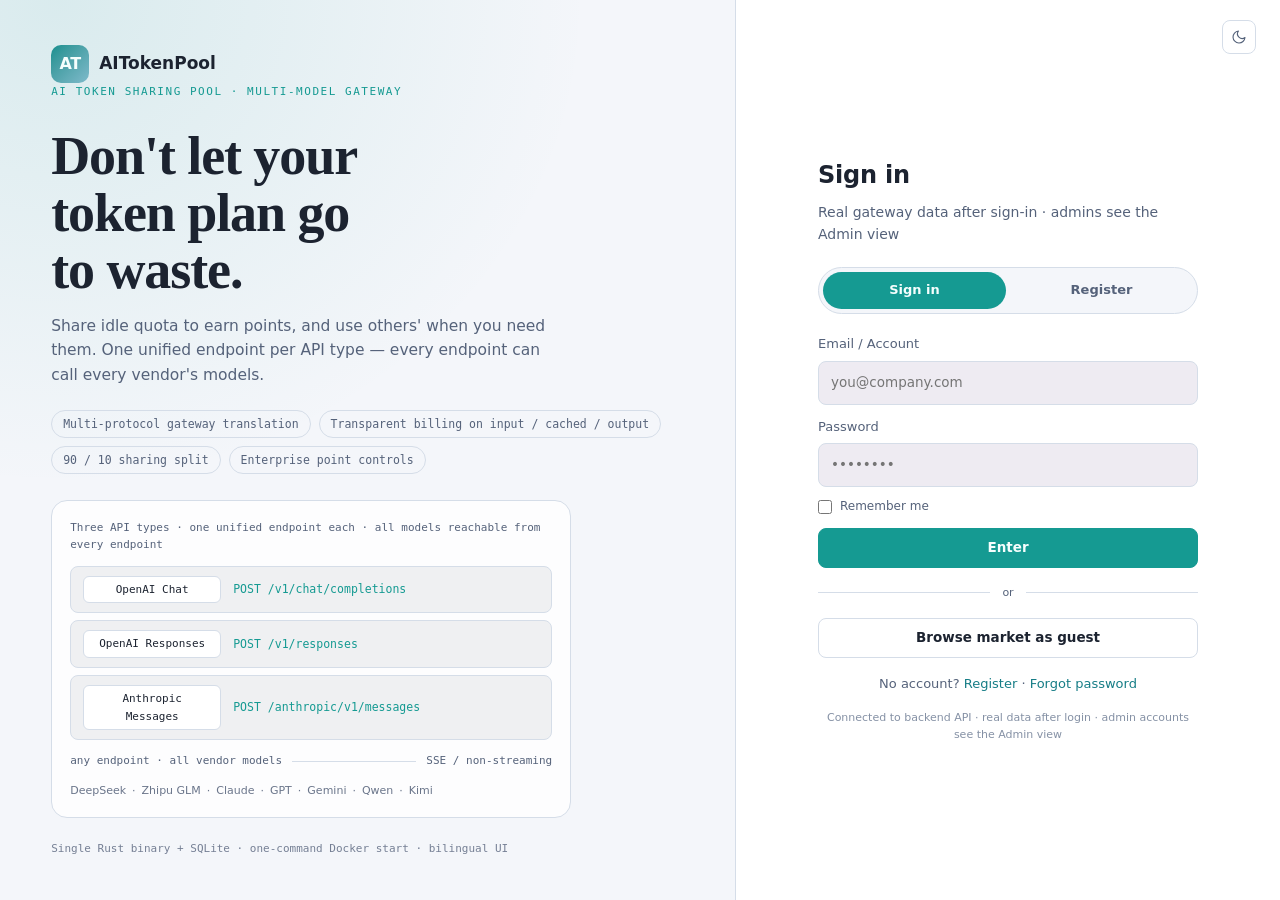
==== ui/index.html @ fd452d22 "feat(transactions): serve the transactions list from the tx_facts read model The detail-retention wi" ====
<!DOCTYPE html>
<html lang="zh-CN">
<head>
<meta charset="UTF-8">
<meta name="viewport" content="width=device-width, initial-scale=1.0">
<title>AITokenPool</title>
<link rel="icon" type="image/svg+xml" href="data:image/svg+xml,%3Csvg xmlns='http://www.w3.org/2000/svg' viewBox='0 0 64 64'%3E%3Cdefs%3E%3ClinearGradient id='g' x1='0' y1='0' x2='1' y2='1'%3E%3Cstop offset='0' stop-color='%234ecdc4'/%3E%3Cstop offset='1' stop-color='%232a9d8f'/%3E%3C/linearGradient%3E%3C/defs%3E%3Crect width='64' height='64' rx='14' fill='url(%23g)'/%3E%3Ctext x='32' y='43' font-family='-apple-system,Segoe UI,Arial,sans-serif' font-size='30' font-weight='800' text-anchor='middle' fill='%23062021'%3EAT%3C/text%3E%3C/svg%3E">
<link rel="stylesheet" href="css/style.css?v=20261012-1">
</head>
<body>

<!-- ======================= 登录页（rant 2026-09-11T16:23:43：左右分栏 + 品牌叙事 + 端点卡片） ======================= -->
<div id="login-view" class="login-view">
  <button type="button" class="icon-btn login-theme" id="login-theme-toggle" data-i18n-label="theme.toggle.title" data-i18n-title="theme.toggle.title" title="切换亮色 / 深色主题" aria-label="切换主题">
    <svg viewBox="0 0 24 24" fill="none" stroke="currentColor" stroke-width="1.7" stroke-linecap="round" stroke-linejoin="round" class="ico-sun" aria-hidden="true"><circle cx="12" cy="12" r="4"/><path d="M12 2v2M12 20v2M4.9 4.9l1.4 1.4M17.7 17.7l1.4 1.4M2 12h2M20 12h2M4.9 19.1l1.4-1.4M17.7 6.3l1.4-1.4"/></svg>
    <svg viewBox="0 0 24 24" fill="none" stroke="currentColor" stroke-width="1.7" stroke-linecap="round" stroke-linejoin="round" class="ico-moon" aria-hidden="true"><path d="M21 12.8A9 9 0 1 1 11.2 3a7 7 0 0 0 9.8 9.8z"/></svg>
  </button>

  <!-- 左侧品牌叙事区（<900px 隐藏，见响应式规则） -->
  <section class="login-brand">
    <div class="lb-top"><span class="logo-tile">AT</span> AITokenPool</div>
    <p class="eyebrow" data-i18n="login.brand.eyebrow">AI TOKEN 共享池 · 多模型网关</p>
    <h1 class="lb-headline" data-i18n="login.brand.headline">不要让 <span class="nb">token plan</span> 白白浪费。</h1>
    <p class="lb-sub" data-i18n="login.brand.sub">把闲置额度共享出去赚点数，需要时也能用别人的。三种 API 类型各一个统一端点，每类端点都能调用全部厂商模型。</p>
    <ul class="lb-points">
      <li data-i18n="login.brand.p1">多协议网关互转</li>
      <li data-i18n="login.brand.p2">输入 / 缓存 / 输出 三档透明计费</li>
      <li data-i18n="login.brand.p3">共享分成 90 / 10</li>
      <li data-i18n="login.brand.p4">企业点数管控</li>
    </ul>
    <div class="gw">
      <p class="gw-lead" data-i18n="login.gw.lead">三种 API 类型 · 每类一个统一端点 · 每类均可用全部模型</p>
      <div class="gw-ep">
        <span class="gw-chip" data-i18n="login.gw.chat">OpenAI Chat</span>
        <code>POST /v1/chat/completions</code>
      </div>
      <div class="gw-ep">
        <span class="gw-chip" data-i18n="login.gw.responses">OpenAI Responses</span>
        <code>POST /v1/responses</code>
      </div>
      <div class="gw-ep">
        <span class="gw-chip" data-i18n="login.gw.anthropic">Anthropic Messages</span>
        <code>POST /anthropic/v1/messages</code>
      </div>
      <div class="gw-mid"><span data-i18n="login.gw.any">任意端点 · 全部厂商模型</span><span class="line"></span><span data-i18n="login.gw.modes">SSE / 非流式</span></div>
      <div class="gw-models">
        <span>DeepSeek</span><span>·</span><span data-i18n="login.gw.zhipu">智谱 GLM</span><span>·</span><span>Claude</span><span>·</span><span>GPT</span><span>·</span><span>Gemini</span><span>·</span><span>Qwen</span><span>·</span><span>Kimi</span>
      </div>
    </div>
    <p class="lb-meta" data-i18n="login.brand.meta">单 Rust 二进制 + SQLite · Docker 一键启动 · 中英双语前端</p>
  </section>

  <!-- 右侧表单区：登录 / 注册 / 验证码 / 找回密码（四个既有流程全部保留） -->
  <section class="login-panel">
  <div class="login-card">
    <h2 id="auth-title" data-i18n="login.title">进入平台</h2>
    <p class="sub" id="auth-sub" data-i18n="login.panel.sub">登录后使用真实网关数据 · 管理员可见管理视图</p>
    <!-- 登录 / 注册 tab 切换（rant 2026-09-11T16:23:43；注册流程与既有 #register-form 复用，不新增行为） -->
    <div class="auth-tabs" id="auth-tabs">
      <button type="button" class="active" data-auth="login" data-i18n="login.tab.login">登录</button>
      <button type="button" data-auth="register" data-i18n="login.tab.register">注册</button>
    </div>
    <form id="login-form" class="login-form" novalidate>
      <label><span data-i18n="login.email">邮箱 / 账号</span>
        <input class="input" type="email" id="login-email" placeholder="you@company.com">
      </label>
      <label><span data-i18n="login.password">密码</span>
        <input class="input" type="password" id="login-pass" placeholder="••••••••">
      </label>
      <div class="login-remember">
        <label class="checkbox-line"><input type="checkbox" id="login-remember"> <span data-i18n="login.remember">记住我</span></label>
      </div>
      <button type="submit" class="btn btn-primary btn-block" data-i18n="login.enter">进入平台</button>
    </form>
    <!-- 仅登录 tab 显示的附加项（分隔线 / 游客入口 / 底部提示）：切到注册等表单时整体隐藏，避免串在注册字段上方 -->
    <div id="auth-login-extras">
      <div class="divider"><span data-i18n="login.or">或</span></div>
      <button type="button" class="btn btn-ghost btn-block" id="guest-browse-btn" data-i18n="login.guest">先逛逛市场</button>
      <p class="login-foot" data-i18n="login.foot">还没有账号？<a href="#" id="reg-link">注册</a> · <a href="#" id="forgot-link">找回密码</a></p>
      <p class="login-tip" data-i18n="login.tip">已对接后端 API · 登录后进入真实数据界面 · 管理员账号登录可见「管理视图」</p>
    </div>
    <!-- 注册表单（rant 2026-08-19T14:36:19：自助注册入口，默认隐藏） -->
    <form id="register-form" class="login-form hidden" novalidate>
      <label><span data-i18n="register.name">昵称（可选）</span>
        <input class="input" type="text" id="reg-name" placeholder="" data-i18n-ph="register.name.ph">
      </label>
      <label><span data-i18n="login.email">邮箱</span>
        <input class="input" type="email" id="reg-email" placeholder="you@company.com">
      </label>
      <label><span data-i18n="register.password">密码</span>
        <input class="input" type="password" id="reg-pass" placeholder="••••••••">
      </label>
      <label><span data-i18n="register.confirm">确认密码</span>
        <input class="input" type="password" id="reg-pass2" placeholder="••••••••">
      </label>
      <div id="reg-error" class="field-error" hidden></div>
      <button type="submit" class="btn btn-primary btn-block" data-i18n="register.submit">注册</button>
      <p class="login-foot"><a href="#" id="reg-back" data-i18n="register.back">返回登录</a></p>
    </form>
    <!-- 验证码页（注册后） -->
    <form id="verify-form" class="login-form hidden" novalidate>
      <p class="login-tip" data-i18n="verify.hint">验证码已发送到邮箱，请输入 6 位验证码（10 分钟内有效）</p>
      <label><span data-i18n="login.email">邮箱</span>
        <input class="input" type="email" id="verify-email" readonly>
      </label>
      <label><span data-i18n="verify.code">验证码</span>
        <input class="input" type="text" id="verify-code" maxlength="6" inputmode="numeric" placeholder="000000">
      </label>
      <div id="verify-error" class="field-error" hidden></div>
      <button type="submit" class="btn btn-primary btn-block" data-i18n="verify.submit">验证并激活</button>
      <p class="login-foot"><button type="button" class="linklike" id="resend-btn" data-i18n="verify.resend">重新发送</button> · <a href="#" id="verify-back" data-i18n="register.back">返回登录</a></p>
    </form>
    <!-- 找回密码表单（rant 2026-08-20：已注册（含未验证）账号 → 邮箱验证码 → 重置密码） -->
    <form id="forgot-form" class="login-form hidden" novalidate>
      <p class="login-tip" data-i18n="forgot.hint">输入注册邮箱，验证码发送后用于重置密码（10 分钟内有效）</p>
      <label><span data-i18n="login.email">邮箱</span>
        <input class="input" type="email" id="forgot-email" placeholder="you@company.com">
      </label>
      <label><span data-i18n="verify.code">验证码</span>
        <input class="input" type="text" id="forgot-code" maxlength="6" inputmode="numeric" placeholder="000000">
      </label>
      <label><span data-i18n="register.password">新密码</span>
        <input class="input" type="password" id="forgot-pass" placeholder="••••••••">
      </label>
      <label><span data-i18n="register.confirm">确认新密码</span>
        <input class="input" type="password" id="forgot-pass2" placeholder="••••••••">
      </label>
      <div id="forgot-error" class="field-error" hidden></div>
      <button type="submit" class="btn btn-primary btn-block" data-i18n="forgot.submit">发送验证码并重置</button>
      <p class="login-foot"><a href="#" id="forgot-back" data-i18n="register.back">返回登录</a></p>
    </form>
  </div>
  </section>
</div>

<!-- ======================= 应用外壳 ======================= -->
<div id="app" class="app hidden">

  <aside class="sidebar">
    <div class="sb-brand">
      <span class="logo-tile">AT</span>
      <div class="brand-text">
        <strong>AITokenPool</strong>
        <span id="mode-label">共享市场 · 角色视图</span>
      </div>
    </div>

    <nav class="nav" id="nav"></nav>

    <div class="sb-foot">
      <div class="user-chip">
        <div class="avatar" id="side-avatar">?</div>
        <div class="chip-text">
          <strong id="side-name"></strong>
          <span><span data-i18n="common.balance">点数余额</span> <b id="side-balance">0</b></span>
        </div>
        <button type="button" class="theme-toggle" id="theme-toggle" data-i18n-label="theme.toggle.title" data-i18n-title="theme.toggle.title" title="切换亮色 / 深色主题" aria-label="切换主题">
          <svg viewBox="0 0 24 24" fill="none" stroke="currentColor" stroke-width="1.7" stroke-linecap="round" stroke-linejoin="round" class="ico-sun" aria-hidden="true"><circle cx="12" cy="12" r="4"/><path d="M12 2v2M12 20v2M4.9 4.9l1.4 1.4M17.7 17.7l1.4 1.4M2 12h2M20 12h2M4.9 19.1l1.4-1.4M17.7 6.3l1.4-1.4"/></svg>
          <svg viewBox="0 0 24 24" fill="none" stroke="currentColor" stroke-width="1.7" stroke-linecap="round" stroke-linejoin="round" class="ico-moon" aria-hidden="true"><path d="M21 12.8A9 9 0 1 1 11.2 3a7 7 0 0 0 9.8 9.8z"/></svg>
        </button>
      </div>
      <button class="btn btn-secondary btn-block btn-sm" id="logout-btn" data-i18n="logout.btn">退出登录</button>
    </div>
  </aside>

  <main class="main" id="main">

    <!-- 仪表盘 Dashboard -->
    <section class="view" id="view-dashboard">
      <header class="page-head">
        <div>
          <div class="crumb" data-i18n="dash.crumb">/ 仪表盘</div>
          <h2 data-i18n="view.dashboard">仪表盘</h2>
          <p data-i18n="view.dashboard.sub">总览你的点数、用量与收益</p>
        </div>
        <button type="button" class="btn btn-secondary btn-sm" data-goto="marketplace" data-i18n="dash.gotoMarket">去市场调用模型</button>
      </header>
      <div class="stat-grid" id="dash-stats"></div>
      <div class="split mt16">
        <div class="card">
          <div class="spread">
            <div>
              <h3 data-i18n="dash.trend">近 14 天消耗与收益</h3>
              <p class="card-sub" data-i18n="dash.trend.sub">单位：点数 · 每日合计</p>
            </div>
          </div>
          <div class="trend" id="dash-trend"></div>
          <div class="legend" id="dash-trend-legend">
            <span><i class="consume"></i><span data-i18n="dash.trend.consume">消费</span></span>
            <span><i class="earn"></i><span data-i18n="dash.trend.income">收入</span></span>
          </div>
        </div>
        <div class="card">
          <h3 data-i18n="dash.month">本月点数变化</h3>
          <p class="card-sub" data-i18n="dash.month.sub">最近几笔累计</p>
          <div class="mini-list" id="dash-month-changes"></div>
        </div>
      </div>
      <div class="card mt16">
        <div class="spread">
          <div>
            <h3 data-i18n="dash.sharings">我的共享</h3>
            <p class="card-sub" data-i18n="dash.sharings.sub">上架中的 key 与实时用量</p>
          </div>
          <button type="button" class="btn btn-ghost btn-sm" data-goto="sharing" data-i18n="dash.manageSharing">管理共享</button>
        </div>
        <div class="mini-list" id="dash-sharings"></div>
      </div>
    </section>

    <!-- 模型市场 Marketplace -->
    <section class="view hidden" id="view-marketplace">
      <header class="page-head">
        <div>
          <div class="crumb" data-i18n="mk.crumb">/ 模型市场</div>
          <h2 data-i18n="view.marketplace">模型市场</h2>
          <p data-i18n="view.marketplace.sub">浏览 / 搜索各家模型，按点数计价</p>
        </div>
      </header>
      <div class="toolbar">
        <span class="search">
          <input id="mk-search" class="input" data-i18n-ph="mk.search.ph" placeholder="搜索模型名 / 厂商…">
          <button type="button" class="search-clear" hidden data-i18n-label="mk.clear" aria-label="清空搜索" data-i18n-title="mk.clear" title="清空搜索">×</button>
        </span>
        <select id="mk-provider" class="input">
          <option value="" data-i18n="mk.provider.all">全部厂商</option>
        </select>
        <select id="mk-sort" class="input">
          <option value="default" data-i18n="mk.sort.default">默认排序</option>
          <option value="price-asc" data-i18n="mk.sort.priceAsc">输入价 低→高</option>
          <option value="price-desc" data-i18n="mk.sort.priceDesc">输入价 高→低</option>
          <option value="ctx-desc" data-i18n="mk.sort.ctxDesc">上下文 大→小</option>
        </select>
        <select id="mk-avail" class="input">
          <option value="all" data-i18n="mk.avail.all">全部可用性</option>
          <option value="yes" data-i18n="mk.avail.yes">仅可用</option>
        </select>
        <span class="grow"></span>
        <span class="toolbar-count" id="mk-count"></span>
      </div>
      <!-- 最近使用（rant 20:46:57 D：localStorage 最近 5 个去重，复用 .chip，点击直接使用） -->
      <div class="recent-row" id="mk-recent" hidden>
        <span class="recent-label" data-i18n="mk.recent">最近使用</span>
        <span class="chips" id="mk-recent-chips"></span>
        <button type="button" class="btn btn-ghost btn-sm" data-mk-recent-clear data-i18n-title="mk.recent.clear.title" data-i18n="mk.recent.clear" title="清空最近使用记录">清空</button>
      </div>
      <div class="table-wrap">
        <table class="table">
          <thead>
            <tr>
              <th data-i18n="mk.col.providerModel">厂商 / 模型</th>
              <th class="num" data-i18n="mk.col.in">输入价 /1M</th>
              <th class="num" data-i18n="mk.col.out">输出价 /1M</th>
              <th class="num" data-i18n="mk.col.ctx">上下文</th>
              <th data-i18n="mk.col.caps">能力</th>
              <th data-i18n="mk.col.avail">可用性</th>
              <th data-i18n="mk.col.action">操作</th>
            </tr>
          </thead>
          <tbody id="mk-body"></tbody>
        </table>
      </div>
    </section>

    <!-- 共享管理 Sharing -->
    <section class="view hidden" id="view-sharing">
      <header class="page-head">
        <div>
          <div class="crumb" data-i18n="share.crumb">/ 共享管理</div>
          <h2 data-i18n="view.sharing">共享管理</h2>
          <p data-i18n="view.sharing.sub">上架闲置 key 赚点数 · 管理共享中的 key</p>
        </div>
        <button type="button" class="btn btn-primary btn-sm" id="share-add-btn" data-i18n="share.add">＋ 上架新 key</button>
      </header>
      <div class="stat-grid" id="share-stats"></div>
      <div class="card mt16" id="share-form-card" hidden>
          <h3 data-i18n="share.form.title">上架新 key</h3>
          <form id="share-form" class="form">
            <div class="form-row">
              <label><span data-i18n="share.form.provider">厂商</span>
                <select id="sf-provider" class="input"></select>
              </label>
              <label><span data-i18n="share.form.plan">Plan</span>
                <select id="sf-plan" class="input"></select>
              </label>
            </div>
            <span id="sf-plan-hint" class="form-hint"></span>
            <label><span data-i18n="share.form.model">模型</span>
              <select id="sf-model" class="input"></select>
            </label>
            <label><span data-i18n="share.form.key">API Key</span>
              <input id="sf-key" type="password" class="input" data-i18n-ph="share.form.key.ph" placeholder="sk-xxx">
              <span class="form-hint" data-i18n="share.form.keyHint">key 由平台加密托管，仅用于代理调用，不会展示给其他用户</span>
            </label>
            <div class="form-row">
              <label><span data-i18n="share.form.quota">声明额度（点数）</span>
                <input id="sf-quota" type="number" value="5000" class="input">
              </label>
              <label><span data-i18n="share.form.price">参考单价（点数 / 1M 输出）</span>
                <span id="sf-price-view" class="price-view">选择模型后自动计算</span>
              </label>
            </div>
            <label><span data-i18n="share.form.avail">可用时间段（可选，留空 = 全天不限）</span>
              <span class="chips" id="sf-days">
                <label class="chip"><input type="checkbox" value="1"><span data-i18n="share.day.1">周一</span></label>
                <label class="chip"><input type="checkbox" value="2"><span data-i18n="share.day.2">周二</span></label>
                <label class="chip"><input type="checkbox" value="3"><span data-i18n="share.day.3">周三</span></label>
                <label class="chip"><input type="checkbox" value="4"><span data-i18n="share.day.4">周四</span></label>
                <label class="chip"><input type="checkbox" value="5"><span data-i18n="share.day.5">周五</span></label>
                <label class="chip"><input type="checkbox" value="6"><span data-i18n="share.day.6">周六</span></label>
                <label class="chip"><input type="checkbox" value="7"><span data-i18n="share.day.7">周日</span></label>
                <label class="chip" id="sf-days-all"><input type="checkbox"><span data-i18n="share.form.daily">每天</span></label>
              </span>
              <span class="form-hint" data-i18n="share.form.availHint">可多选星期并设置起止时间；不选任何星期 = 全天不限</span>
            </label>
            <div class="form-row">
              <label><span data-i18n="share.form.start">开始时间</span>
                <input id="sf-start" type="time" class="input">
              </label>
              <label><span data-i18n="share.form.end">结束时间</span>
                <input id="sf-end" type="time" class="input">
              </label>
            </div>
            <label><span data-i18n="share.form.note">备注（可选，纯文本说明）</span>
              <input id="sf-note" class="input" data-i18n-ph="share.form.note.ph" placeholder="可填写任意说明，不影响生效规则">
            </label>
            <div class="form-row">
              <button type="submit" id="sf-submit" class="btn btn-primary" data-i18n="share.form.list">上架</button>
              <button type="button" class="btn btn-ghost" id="sf-cancel" data-i18n="share.form.cancel">取消</button>
            </div>
          </form>
      </div>
      <div class="card mt16">
        <h3 data-i18n="share.list">我的共享列表</h3>
        <p class="card-sub" data-i18n="share.earned">收益已到账 · 可暂停 / 下线</p>
        <div class="table-wrap">
          <table class="table">
            <thead><tr><th data-i18n="share.col.provider">厂商 · Plan / 模型</th><th data-i18n="share.col.key">Key</th><th class="num" data-i18n="share.col.used">已用 / 额度</th><th class="num" data-i18n="share.col.price">单价</th><th class="num" data-i18n="share.col.earn">收益</th><th data-i18n="share.col.avail">可用时段</th><th data-i18n="share.col.status">状态</th><th></th></tr></thead>
            <tbody id="share-body"></tbody>
          </table>
        </div>
      </div>
    </section>

    <!-- 钱包 Wallet -->
    <section class="view hidden" id="view-wallet">
      <header class="page-head">
        <div>
          <div class="crumb" data-i18n="wallet.crumb">/ 钱包</div>
          <h2 data-i18n="view.wallet">钱包</h2>
          <p data-i18n="view.wallet.sub">点数余额 · 充值 / 申请加额（收支明细见【交易记录】）</p>
        </div>
      </header>
      <div class="card wallet-hero">
        <div>
          <h3 class="wallet-hero-label" data-i18n="wallet.balance">点数余额</h3>
          <div class="balance-big"><span id="wallet-balance">0</span><span class="unit" data-i18n="common.points">点</span></div>
          <p class="hint wallet-hero-hint"><span data-i18n="wallet.forever">永久点数</span>
            <b class="num" id="wallet-forever">0</b>
            <span data-i18n="wallet.gift.note">· 每日赠送点数当日有效</span></p>
        </div>
        <div class="wallet-actions">
          <button class="btn btn-primary" id="topup-btn" data-i18n="wallet.topup">充值</button>
          <button class="btn btn-secondary" id="raise-btn" data-i18n="wallet.raise">申请加额</button>
          <button class="btn btn-secondary" id="withdraw-btn" disabled data-i18n="wallet.withdraw">提现</button>
        </div>
      </div>
      <p class="hint wallet-hero-note" data-i18n="wallet.note">充值（演示流程，真实支付后续接入） · 提现暂不支持</p>
      <!-- 充值：行内展开卡片（US-4 · 少用弹窗原则 v1.13：充值改行内，替代原 topup-modal） -->
      <div class="card mt16" id="topup-card" hidden>
        <h3 data-i18n="wallet.topup.title">充值点数</h3>
        <p class="card-sub" data-i18n="wallet.topup.sub">演示流程：真实支付通道后续接入。</p>
        <div class="form">
          <label class="f" data-i18n="wallet.topup.choose">选择金额（点数）</label>
          <div class="chips topup-presets">
            <button type="button" class="chip" data-topup-amt="100">100</button>
            <button type="button" class="chip" data-topup-amt="500">500</button>
            <button type="button" class="chip" data-topup-amt="1000">1000</button>
            <button type="button" class="chip" data-topup-amt="5000">5000</button>
          </div>
          <label class="f"><span data-i18n="wallet.topup.custom">或自定义金额</span>
            <input id="topup-custom" type="number" min="1" step="0.01" class="input" data-i18n-ph="wallet.topup.ph" placeholder="如 300 或 25.5">
          </label>
          <div class="row">
            <button type="button" class="btn btn-primary" id="topup-confirm" data-i18n="wallet.topup.confirm">确认充值</button>
            <button type="button" class="btn btn-ghost" id="topup-cancel" data-i18n="wallet.topup.cancel">取消</button>
          </div>
        </div>
      </div>
      <!-- 申请加额：行内展开卡片（US-20 · 少用弹窗原则：替代原 raise-modal） -->
      <div class="card mt16" id="raise-card" hidden>
        <h3 data-i18n="wallet.raise.title">申请加额</h3>
        <p class="card-sub" data-i18n="wallet.raise.sub">余额低时可申请更多点数，提交后等待管理员审批。</p>
        <div class="form">
          <label class="f"><span data-i18n="wallet.raise.amount">申请点数</span>
            <input id="raise-amount" type="number" min="1" step="1" class="input" data-i18n-ph="wallet.raise.amount.ph" placeholder="如 5000">
          </label>
          <label class="f"><span data-i18n="wallet.raise.reason">申请原因</span>
            <input id="raise-reason" class="input" data-i18n-ph="wallet.raise.reason.ph" placeholder="如：本月配额已用完，需要继续开发">
          </label>
          <div class="row">
            <button type="button" class="btn btn-primary" id="raise-confirm" data-i18n="wallet.raise.submit">提交申请</button>
            <button type="button" class="btn btn-ghost" id="raise-cancel" data-i18n="wallet.raise.cancel">取消</button>
          </div>
        </div>
      </div>
      <div class="card mt16">
        <h3 data-i18n="wallet.month">本月点数变化</h3>
        <div class="mini-list" id="month-changes"></div>
      </div>
      <div class="card mt16">
        <p class="wallet-hint"><span data-i18n="wallet.hint">收支明细已统一到</span>
          <button class="btn btn-ghost btn-sm" id="wallet-goto-tx" data-i18n="wallet.tx">交易记录</button>
          <span data-i18n="wallet.hint.suffix">——涵盖消费、收益、充值、提现、赠送、过期</span></p>
      </div>
    </section>

    <!-- 交易记录 Transactions -->
    <section class="view hidden" id="view-transactions">
      <header class="page-head">
        <div>
          <div class="crumb" data-i18n="tx.crumb">/ 交易记录</div>
          <h2 data-i18n="view.transactions">交易记录</h2>
          <p data-i18n="view.transactions.sub">涵盖消费、收益、充值、提现、赠送、过期 · 三档 token 明细透明可见</p>
        </div>
        <button type="button" class="btn btn-secondary btn-sm" id="tx-export-btn" data-i18n-title="tx.export.title" data-i18n="tx.export" title="导出当前筛选的交易记录为 CSV">导出 CSV</button>
      </header>
      <div class="tabs" id="tx-tabs">
        <button class="tab active" data-tx-tab="all" data-i18n="tx.tab.all">全部</button>
        <button class="tab" data-tx-tab="consume" data-i18n="tx.tab.consume">消费</button>
        <button class="tab" data-tx-tab="earn" data-i18n="tx.tab.earn">收益</button>
      </div>
      <!-- 工具栏：时间范围（含原型未体现的 24h / 自定义，不得删减）+ 记录数 -->
      <div class="toolbar">
        <select id="tx-range" class="th-filter" data-i18n-title="tx.range.title" title="时间范围">
          <option value="24h" data-i18n="tx.range.24h">最近 24 小时</option>
          <option value="7d" data-i18n="tx.range.7d">最近 7 天</option>
          <option value="30d" data-i18n="tx.range.30d">最近 30 天</option>
          <option value="all" data-i18n="tx.range.all">全部时间</option>
          <option value="custom" data-i18n="tx.range.custom">自定义</option>
        </select>
        <input type="datetime-local" id="tx-range-start" class="tx-range-input" style="display:none" data-i18n-title="tx.range.start" title="开始时间">
        <input type="datetime-local" id="tx-range-end" class="tx-range-input" style="display:none" data-i18n-title="tx.range.end" title="结束时间">
        <span class="grow"></span>
        <span class="num muted tx-count" id="tx-count"></span>
      </div>
      <!-- 明细缺口的常驻说明（R104）：`summary.entries > total` 时出现 —— **有行也在**，不是零行态
           专属；内容由 renderTxArchivedNote() 每次渲染重算，无缺口时为空（属性频道收起）。 -->
      <p class="card-sub" id="tx-archived-note"></p>
      <!-- 汇总卡（.stat-grid）：消费 / 收益 / 点数变化 / Token 合计 / 记录数 -->
      <div class="card">
        <div class="stat-grid" id="tx-summary"></div>
      </div>
      <!-- 每日消费 / 收益 / 总点数（.trend：折线或双色柱状，x 轴左→右时间递增） -->
      <div class="card mt16">
        <h3 id="tx-trend-title" data-i18n="tx.trend.card">每日消费 / 收益</h3>
        <p class="card-sub" id="tx-trend-sub" data-i18n="tx.trend.card.sub">单位：点数 · 随上方时间段与筛选联动</p>
        <!-- 档位（rant 2026-09-23T21:03:32 四档）：四档共用同一份载荷，切档只重绘本卡；
             形状照 #tx-tabs（.tabs > .tab），全仓无门禁按 .tab 取样 -->
        <div class="tabs" id="tx-trend-modes">
          <button class="tab active" data-tx-trend-mode="net" data-i18n="tx.trend.mode.net">总点数</button>
          <button class="tab" data-tx-trend-mode="consume" data-i18n="tx.trend.metric.expense">消费</button>
          <button class="tab" data-tx-trend-mode="earn" data-i18n="tx.trend.metric.income">收入</button>
          <button class="tab" data-tx-trend-mode="both" data-i18n="tx.trend.mode.both">消费＋收入</button>
        </div>
        <div class="trend" id="tx-trend"></div>
        <div class="legend" id="tx-trend-legend">
          <span><i class="net"></i><span data-i18n="tx.trend.mode.net">总点数</span></span>
        </div>
      </div>
      <!-- 明细：表头排序 + 列筛选行 + 后端真分页（#tx-table 由 buildDataTable 渲染，勿改为静态 table） -->
      <div class="card mt16">
        <h3 data-i18n="tx.detail">明细</h3>
        <p class="card-sub" data-i18n="tx.detail.sub">输入（非缓存）/ 缓存命中 / 输出 三档 token</p>
        <div class="table-wrap compact" id="tx-table"></div>
      </div>
    </section>

    <!-- 设置 Settings -->
    <section class="view hidden" id="view-settings">
      <header class="page-head">
        <div>
          <div class="crumb" data-i18n="settings.crumb">/ 设置</div>
          <h2 data-i18n="view.settings">设置</h2>
          <p data-i18n="view.settings.sub">账户 · 接入方式 · API Key · 通知与偏好</p>
        </div>
        <button type="button" class="btn btn-ghost btn-sm tour-replay" id="tour-replay-btn" data-i18n="settings.tour">重新查看引导</button>
      </header>
      <div class="card" id="endpoint-card">
        <h3 data-i18n="settings.endpoints">接入方式</h3>
        <p class="card-sub" data-i18n="settings.endpoints.sub">生成了 API Key 后，把下面端点填进 Cursor / Cline / Roo Code / Claude Code 等工具的 Base URL。</p>
        <div class="endpoint-row">
          <span class="ep-tag" data-i18n="settings.ep.openaiChat">OpenAI Chat</span>
          <code class="ep-url" data-ep-url="0">https://gateway.aitokenpool.local/v1</code>
          <button type="button" class="btn btn-ghost ep-copy" data-ep-copy="0" data-i18n="settings.ak.copy">复制</button>
          <span class="ep-desc" data-ep-desc="0" data-i18n="settings.ep.openaiChat.desc">POST /v1/chat/completions · Cursor / Cline / Roo Code / OpenCode / OpenAI SDK</span>
        </div>
        <div class="endpoint-row">
          <span class="ep-tag" data-i18n="settings.ep.openaiResponses">OpenAI Responses</span>
          <code class="ep-url" data-ep-url="1">https://gateway.aitokenpool.local/v1</code>
          <button type="button" class="btn btn-ghost ep-copy" data-ep-copy="1" data-i18n="settings.ak.copy">复制</button>
          <span class="ep-desc" data-ep-desc="1" data-i18n="settings.ep.openaiResponses.desc">POST /v1/responses · Codex / OpenAI Responses SDK</span>
        </div>
        <div class="endpoint-row">
          <span class="ep-tag" data-i18n="settings.ep.anthropic">Anthropic Messages</span>
          <code class="ep-url" data-ep-url="2">https://gateway.aitokenpool.local/anthropic</code>
          <button type="button" class="btn btn-ghost ep-copy" data-ep-copy="2" data-i18n="settings.ak.copy">复制</button>
          <span class="ep-desc" data-ep-desc="2" data-i18n="settings.ep.anthropic.desc">POST /anthropic/v1/messages · Claude Code / Goose / OpenClaw</span>
        </div>
        <p class="ep-note" data-i18n="settings.ep.note">端点来自服务端配置 public_url；生产部署请在 config 中设为你的网关域名</p>
        <div class="ep-steps">
          <span data-i18n="settings.ep.step1">① 在下方生成 API Key</span><span data-i18n="settings.ep.step2">② 工具 Base URL 填上面对应端点</span><span data-i18n="settings.ep.step3">③ API Key 填刚生成的 key</span>
        </div>
      </div>
      <div class="card api-key-card">
        <div class="spread">
          <div>
            <h3 data-i18n="settings.apikey">API Key</h3>
            <p class="card-sub" data-i18n="settings.apikey.sub">用于本地工具 / 代码接入平台的密钥。</p>
          </div>
          <button class="btn btn-primary btn-sm" id="new-api-key-btn" data-i18n="settings.ak.new">生成新 Key</button>
        </div>
        <span class="search" style="display:block;margin-bottom:10px">
          <input id="ak-search" class="input" data-i18n-ph="settings.ak.search.ph" placeholder="搜索 key 名字…">
          <button type="button" class="search-clear" hidden data-i18n-label="mk.clear" aria-label="清空搜索" data-i18n-title="mk.clear" title="清空搜索">×</button>
        </span>
        <div class="table-wrap compact">
          <table class="table">
            <thead><tr><th data-i18n="settings.ak.col.name">名字</th><th data-i18n="settings.ak.col.key">Key</th><th data-i18n="settings.ak.col.created">创建时间</th><th data-i18n="settings.ak.col.last">最近使用</th><th data-i18n="settings.ak.col.status">状态</th><th></th></tr></thead>
            <tbody id="api-keys"></tbody>
          </table>
        </div>
        <!-- 行内新建 key（rant 16:57:17 A：替代原生输入弹窗，Enter 确认 / Esc 取消） -->
        <span class="inline-edit mt16" id="ak-new-inline" hidden>
          <input id="ak-new-name" class="input" data-i18n-ph="settings.ak.name.ph" placeholder="key 名字（留空默认「未命名」）" style="max-width:260px;padding:6px 10px">
          <button type="button" class="btn btn-primary" id="ak-new-ok" data-i18n="settings.ak.ok">确认</button>
          <button type="button" class="btn btn-ghost" id="ak-new-cancel" data-i18n="settings.ak.cancel">取消</button>
        </span>
      </div>
      <div class="card-grid-3 settings-grid">
        <div class="card">
          <h3 data-i18n="settings.account">账户</h3>
          <div class="form mt16">
            <!-- 昵称与邮箱同为「登录身份的一部分」，都没有写入接口：D.USER.name 只在注册/建号时落库
                 （`UPDATE users` 全仓只写 dept_id / verified / password_hash），所以两者都按惰性字段
                 呈现（readonly + 提示），而不是渲染成可编辑、却在下次 renderSettings 时被真名覆盖。
                 （C2148：同一次重设计里邮箱被标了惰性、昵称被漏掉） -->
            <label class="f"><span data-i18n="settings.account.nickname">昵称</span> <input class="input" id="settings-nickname" readonly value=""></label>
            <span class="hint" style="display:block" data-i18n="settings.account.nickname.hint">昵称暂不支持修改</span>
            <label class="f"><span data-i18n="settings.account.email">邮箱</span> <input class="input" id="settings-email" readonly placeholder="you@company.com"></label>
            <span class="hint" style="display:block" data-i18n="settings.account.email.hint">邮箱即登录账号，暂不支持修改</span>
          </div>
        </div>
        <div class="card">
          <h3 data-i18n="settings.notify">通知</h3>
          <!-- C2148：全仓没有通知子系统（无开关读取点、无投递路径），这三枚开关此前渲染成
               **已勾选**、既无 id/name 也无监听 —— 看上去开着，实际什么都没发生。
               按仓内既有表达法（#withdraw-btn：能力未开放=disabled + 一句说明）呈现为惰性。 -->
          <div class="form mt16">
            <label class="check-line"><input type="checkbox" disabled> <span data-i18n="settings.notify.balance">点数余额低于阈值时提醒</span></label>
            <label class="check-line"><input type="checkbox" disabled> <span data-i18n="settings.notify.consume">共享 key 被消费时通知</span></label>
            <label class="check-line"><input type="checkbox" disabled> <span data-i18n="settings.notify.report">每周用量报告邮件</span></label>
            <span class="hint" style="display:block" data-i18n="settings.notify.hint">通知能力尚未开放，以下开关暂不生效</span>
          </div>
        </div>
        <div class="card">
          <h3 data-i18n="settings.prefs">偏好</h3>
          <div class="form mt16">
            <label class="f"><span data-i18n="settings.prefs.lang">界面语言</span>
              <select class="input" id="prefs-lang"><option value="zh">中文（简体）</option><option value="en">English</option></select>
            </label>
            <label class="f"><span data-i18n="settings.prefs.model">默认模型</span>
              <select class="input" id="prefs-model" disabled><option value="">—</option></select>
            </label>
            <span class="hint" style="display:block" data-i18n="settings.prefs.model.hint">默认模型暂未开放，选择不会生效</span>
            <label class="f"><span data-i18n="settings.prefs.theme">主题</span>
              <select class="input" id="prefs-theme"><option value="dark" data-i18n="settings.prefs.theme.dark">深色（默认）</option><option value="light" data-i18n="settings.prefs.theme.light">浅色</option></select>
            </label>
            <label class="f"><span data-i18n="settings.prefs.density">表格密度</span>
              <span class="density-options">
                <label class="check-line"><input type="radio" name="density" value="comfortable" id="density-comfortable" checked> <span data-i18n="settings.prefs.density.comfortable">舒适（默认）</span></label>
                <label class="check-line"><input type="radio" name="density" value="compact" id="density-compact"> <span data-i18n="settings.prefs.density.compact">紧凑</span></label>
              </span>
            </label>
          </div>
        </div>
      </div>
    </section>

    <!-- 管理员角色视图 Admin（同一套产品中的角色权限） -->
    <section class="view hidden" id="view-admin">
      <header class="page-head">
        <div>
          <div class="crumb" data-i18n="admin.crumb">/ 管理视图</div>
          <h2 data-i18n="view.admin">管理视图</h2>
          <p data-i18n="view.admin.sub">管理员角色专属：成员点数 · 用量报表 · 组织管理 · 模型管理（普通用户无此视图）</p>
        </div>
      </header>
      <div class="tabs" id="admin-tabs">
        <button class="tab active" data-admin-tab="employees" data-i18n="admin.tab.employees">成员管理</button>
        <button class="tab" data-admin-tab="usage" data-i18n="admin.tab.usage">用量报表</button>
        <button class="tab" data-admin-tab="org" data-i18n="admin.tab.org">组织管理</button>
        <button class="tab" data-admin-tab="models" data-i18n="admin.tab.models">模型管理</button>
      </div>

      <div class="admin-pane" data-admin-pane="employees">
        <div class="stat-grid" id="emp-stats"></div>
        <div class="card mt16">
          <div class="spread mb16">
            <div>
              <h3 data-i18n="admin.emp.list">成员列表</h3>
              <p class="card-sub" data-i18n="admin.emp.list.sub">余额 / 赠送 / 可用（永久点数 + 每日赠送）</p>
            </div>
            <span class="search">
              <input id="emp-search" class="input" data-i18n-ph="admin.emp.search.ph" placeholder="搜索成员 / 部门…">
              <button type="button" class="search-clear" hidden data-i18n-label="mk.clear" aria-label="清空搜索" data-i18n-title="mk.clear" title="清空搜索">×</button>
            </span>
          </div>
          <div class="table-wrap compact">
            <table class="table">
              <thead><tr><th data-i18n="admin.emp.col.member">成员</th><th data-i18n="admin.emp.col.role">角色</th><th data-i18n="admin.emp.col.dept">部门</th><th class="num" data-i18n="admin.emp.col.perm">永久点数</th><th class="num" data-i18n="admin.emp.col.gift">赠送点数</th><th class="num" data-i18n="admin.emp.col.avail">可用</th><th></th></tr></thead>
              <tbody id="emp-body"></tbody>
            </table>
          </div>
        </div>
        <div class="card mt16">
          <h3><span data-i18n="admin.raise.title">加额申请</span> <span class="muted" style="font-weight:400;font-size:12px" data-i18n="admin.raise.sub">（成员申请 → 管理员批准 / 驳回）</span></h3>
          <div id="raise-requests"></div>
        </div>
      </div>

      <div class="admin-pane hidden" data-admin-pane="usage">
        <div class="card-grid-3">
          <div class="card">
            <h3 data-i18n="admin.usage.byModel">按模型用量</h3>
            <div class="bar-list" id="usage-model"></div>
          </div>
          <div class="card">
            <h3 data-i18n="admin.usage.byEmp">按成员用量</h3>
            <div class="bar-list" id="usage-emp"></div>
          </div>
          <div class="card">
            <h3 data-i18n="admin.usage.byDept">按部门用量</h3>
            <div class="bar-list" id="usage-dept"></div>
          </div>
        </div>
      </div>

      <div class="admin-pane hidden" data-admin-pane="org">
        <div class="stat-grid" id="dept-stats"></div>
        <div id="dept-demo-note"></div>
        <div class="toolbar">
          <span class="search">
            <input id="od-search" class="input" data-i18n-ph="admin.org.search.ph" placeholder="搜索部门…">
            <button type="button" class="search-clear" hidden data-i18n-label="mk.clear" aria-label="清空搜索" data-i18n-title="mk.clear" title="清空搜索">×</button>
          </span>
          <span class="grow"></span>
          <button class="btn btn-primary btn-sm" id="add-dept-btn" data-i18n="admin.org.add">添加部门</button>
        </div>
        <div class="card">
          <h3 data-i18n="admin.org.list">部门列表</h3>
          <div class="table-wrap compact">
            <table class="table">
              <thead><tr><th data-i18n="admin.org.col.dept">部门</th><th class="num" data-i18n="admin.org.col.members">成员数</th><th class="num" data-i18n="admin.org.col.quota">月分配（点数）</th><th class="num" data-i18n="admin.org.col.used">已用</th><th class="num" data-i18n="admin.org.col.remain">剩余</th><th data-i18n="admin.org.col.status">状态</th><th></th></tr></thead>
              <tbody id="dept-body"></tbody>
            </table>
          </div>
        </div>
        <!-- 部门添加/编辑：行内展开表单（UI 原则：少用弹窗，优先行内交互） -->
        <div class="card" id="dept-form-card" hidden>
          <h3 id="dept-form-title">添加部门</h3>
          <div class="form">
            <div class="form-row">
              <label><span data-i18n="admin.org.form.name">部门名称</span>
                <input id="dept-form-name" class="input" data-i18n-ph="admin.org.form.name.ph" placeholder="如：研发">
              </label>
              <label><span data-i18n="admin.org.form.quota">每月点数分配（正整数）</span>
                <input id="dept-form-quota" type="number" min="1" step="1" class="input" data-i18n-ph="admin.org.form.quota.ph" placeholder="如：20000">
              </label>
            </div>
            <div class="form-row">
              <button type="button" class="btn btn-primary" id="dept-confirm" data-i18n="admin.org.form.confirm">确认</button>
              <button type="button" class="btn btn-ghost" id="dept-cancel" data-i18n="admin.org.form.cancel">取消</button>
            </div>
          </div>
        </div>
      </div>

      <div class="admin-pane hidden" data-admin-pane="models">
        <div class="toolbar">
          <span class="search">
            <input id="model-search" class="input" data-i18n-ph="admin.models.search.ph" placeholder="搜索厂商 / 模型…">
            <button type="button" class="search-clear" hidden data-i18n-label="mk.clear" aria-label="清空搜索" data-i18n-title="mk.clear" title="清空搜索">×</button>
          </span>
          <span class="grow"></span>
          <button class="btn btn-primary btn-sm" id="add-model-btn" data-i18n="admin.models.add">添加模型</button>
        </div>
        <div class="card">
          <h3 data-i18n="admin.models.list">模型列表</h3>
          <p class="card-sub" data-i18n="admin.models.sub">厂商 / 模型 / 价格 / 上下文 / 读图——增删改查即时生效；删除模型后，仍指向它的 key 无法计价，调用会在发往上游前被拒。</p>
          <div class="table-wrap compact">
            <table class="table">
              <thead><tr><th data-i18n="admin.models.col.provider">厂商</th><th data-i18n="admin.models.col.model">模型</th><th class="num" data-i18n="admin.models.col.in">输入价</th><th class="num" data-i18n="admin.models.col.out">输出价</th><th class="num" data-i18n="admin.models.col.ctx">上下文</th><th class="num" data-i18n="admin.models.col.outmax">最大输出</th><th data-i18n="admin.models.col.vision">读图</th><th></th></tr></thead>
              <tbody id="model-body"></tbody>
            </table>
          </div>
        </div>
        <!-- 模型添加/编辑：行内展开表单（复用部门表单模式） -->
        <div class="card" id="model-form-card" hidden>
          <h3 id="model-form-title">添加模型</h3>
          <div class="form">
            <div class="form-row">
              <label><span data-i18n="admin.models.form.provider">厂商</span>
                <input id="model-form-provider" class="input" data-i18n-ph="admin.models.form.provider.ph" placeholder="如：deepseek">
              </label>
              <label><span data-i18n="admin.models.form.model">模型名</span>
                <input id="model-form-model" class="input" data-i18n-ph="admin.models.form.model.ph" placeholder="如：deepseek-v4-pro">
              </label>
            </div>
            <div class="form-row">
              <label><span data-i18n="admin.models.form.currency">币种</span>
                <select id="model-form-currency" class="input">
                  <option value="USD">USD</option>
                  <option value="CNY">CNY</option>
                </select>
              </label>
              <label><span data-i18n="admin.models.form.in">输入价（/百万 token）</span>
                <input id="model-form-in" type="number" min="0" step="0.001" class="input" value="0" data-i18n-ph="admin.models.form.in.ph" placeholder="0.435">
              </label>
              <label><span data-i18n="admin.models.form.cachehit">缓存命中输入价（/百万 token）</span>
                <input id="model-form-cachehit" type="number" min="0" step="0.001" class="input" value="0" data-i18n-ph="admin.models.form.cachehit.ph" placeholder="0.15">
              </label>
              <label><span data-i18n="admin.models.form.out">输出价（/百万 token）</span>
                <input id="model-form-out" type="number" min="0" step="0.001" class="input" value="0" data-i18n-ph="admin.models.form.out.ph" placeholder="0.87">
              </label>
            </div>
            <div class="form-row">
              <label><span data-i18n="admin.models.form.peak.in">高峰输入价（/百万 token）</span>
                <input id="model-form-peak-in" type="number" min="0" step="0.001" class="input" value="0" data-i18n-ph="admin.models.form.peak.in.ph" placeholder="0（缺省=不启用高峰计费）">
              </label>
              <label><span data-i18n="admin.models.form.peak.cachehit">高峰缓存命中输入价（/百万 token）</span>
                <input id="model-form-peak-cachehit" type="number" min="0" step="0.001" class="input" value="0" data-i18n-ph="admin.models.form.peak.cachehit.ph" placeholder="0.1">
              </label>
              <label><span data-i18n="admin.models.form.peak.out">高峰输出价（/百万 token）</span>
                <input id="model-form-peak-out" type="number" min="0" step="0.001" class="input" value="0" data-i18n-ph="admin.models.form.peak.out.ph" placeholder="0（缺省=不启用）">
              </label>
            </div>
            <div class="form-row">
              <label><span data-i18n="admin.models.form.ctx">上下文窗口</span>
                <input id="model-form-ctx" type="number" min="0" step="1" class="input" value="0" placeholder="1048576">
              </label>
              <label><span data-i18n="admin.models.form.outmax">最大输出</span>
                <input id="model-form-outmax" type="number" min="0" step="1" class="input" value="0" placeholder="384000">
              </label>
              <label class="checkbox"><input type="checkbox" id="model-form-vision"> <span data-i18n="admin.models.form.vision">支持读图（vision）</span></label>
            </div>
            <div class="form-row">
              <button type="button" class="btn btn-primary" id="model-confirm" data-i18n="admin.models.form.confirm">确认</button>
              <button type="button" class="btn btn-ghost" id="model-cancel" data-i18n="admin.models.form.cancel">取消</button>
            </div>
          </div>
        </div>
      </div>

    </section>

    <!-- 运营者角色视图 Operator（P2-C：role=ops 专属；运行概览 + 成员充值） -->
    <section class="view hidden" id="view-ops">
      <header class="page-head">
        <div>
          <div class="crumb" data-i18n="ops.crumb">/ 运营视图</div>
          <h2 data-i18n="view.ops">运营视图</h2>
          <p data-i18n="view.ops.sub">运营者角色专属：平台运行概览 · 成员充值（普通用户无此视图）</p>
        </div>
      </header>
      <div class="tabs" id="ops-tabs">
        <button class="tab active" data-ops-tab="runtime" data-i18n="ops.tab.runtime">运行概览</button>
        <button class="tab" data-ops-tab="users" data-i18n="ops.tab.users">成员充值</button>
      </div>
      <div class="ops-pane" data-ops-pane="runtime">
        <div class="stat-grid" id="ops-stats"></div>
        <div class="card-grid mt16">
          <div class="card">
            <h3 data-i18n="ops.hours.title">今日调用量（按小时）</h3>
            <p class="card-sub" data-i18n="ops.hours.sub">按小时用量记录 · 服务端 UTC 时区</p>
            <div class="bar-list" id="ops-hours"></div>
          </div>
          <div class="card">
            <h3 data-i18n="ops.keys.title">上游 key 状态</h3>
            <p class="card-sub" data-i18n="ops.keys.sub">按厂商聚合 · 启用状态与总上游 key 数</p>
            <div class="mini-list" id="ops-keys"></div>
          </div>
        </div>
        <div id="ops-demo-note"></div>
      </div>
      <div class="ops-pane hidden" data-ops-pane="users">
        <div class="card">
          <div class="spread mb16">
            <div>
              <h3 data-i18n="ops.users.title">用户充值</h3>
              <p class="card-sub" data-i18n="ops.users.sub">运营者 = 宿主本人（职责最小化：仅运行概览 + 充值）。按用户名 / 邮箱定位用户 → 输入点数金额 → 确认后余额增加<strong>永久有效点数</strong>并产生一条交易记录。</p>
            </div>
            <span class="search">
              <input id="ops-search" class="input" data-i18n-ph="ops.users.search.ph" placeholder="搜索用户名 / 邮箱…">
              <button type="button" class="search-clear" hidden data-i18n-label="mk.clear" aria-label="清空搜索" data-i18n-title="mk.clear" title="清空搜索">×</button>
            </span>
          </div>
          <div class="table-wrap compact">
            <table class="table">
              <thead><tr><th data-i18n="ops.users.col.user">用户</th><th data-i18n="ops.users.col.email">邮箱</th><th class="num" data-i18n="ops.users.col.balance">余额（点数）</th><th></th></tr></thead>
              <tbody id="ops-body"></tbody>
            </table>
          </div>
        </div>
      </div>
    </section>

  </main>
</div>

<!-- 快捷键帮助面板（rant 20:39:30 E：行内卡片，非 modal；? / Shift+/ 开合，Esc 关闭） -->
<div id="help-panel" class="help-panel hidden" role="dialog" data-i18n-label="help.title" aria-label="快捷键帮助">
  <div class="help-head">
    <strong data-i18n="help.title">快捷键</strong>
    <button type="button" class="help-close" id="help-close" data-i18n-title="help.close.title" title="关闭（Esc）">×</button>
  </div>
  <div id="help-body"></div>
  <p class="help-context" id="help-context"></p>
</div>

<!-- 消费模拟（聊天 Mock · US-6：市场页「使用 / 消费」→ 模拟调用扣小数点数） -->
<div id="chat-modal" class="modal-overlay hidden">
  <div class="modal">
    <div class="modal-head">
      <h3 id="chat-title">使用模型</h3>
      <button type="button" class="btn btn-ghost" id="chat-close">✕</button>
    </div>
    <p class="muted" id="chat-meta"></p>
    <div class="chat-log" id="chat-log"></div>
    <div class="chat-input-row">
      <input id="chat-input" class="input" data-i18n-ph="chat.input.ph" placeholder="输入内容，回车发送（模拟调用）…" autocomplete="off">
      <button type="button" class="btn btn-primary" id="chat-send" data-i18n="chat.send">发送</button>
    </div>
  </div>
</div>

<div id="toast-wrap"></div>

<!-- 首次引导 tour（rant 20:46:57 A：非 modal 浮层 + 目标 accent 高亮环；Esc/点外关闭） -->
<div id="tour-overlay" class="hidden"></div>
<div id="tour-ring" class="hidden"></div>
<div id="tour-pop" class="hidden">
  <button type="button" class="tour-skip" data-tour-action="skip" data-i18n="tour.skip">跳过</button>
  <div class="tour-title" id="tour-title"></div>
  <div class="tour-desc" id="tour-desc"></div>
  <div class="tour-foot">
    <span class="tour-progress" id="tour-progress"></span>
    <div class="tour-nav">
      <button type="button" class="btn btn-ghost" data-tour-action="prev" data-i18n="tour.prev">上一步</button>
      <button type="button" class="btn btn-primary" data-tour-action="next" data-i18n="tour.next">下一步</button>
    </div>
  </div>
</div>

<script src="js/api.js?v=20261012-1"></script>
<script src="js/data.js?v=20260914-11"></script>
<script src="js/i18n.js?v=20261015-1"></script>
<script src="js/app.js?v=20261015-2"></script>
</body>
</html>
---- ui/css/style.css ----
/* ============================================================
   AITokenPool UI — 设计系统
   OKLCH token 体系 · 深色主基调 · 强调色青（oklch 188 色相）
   设计基线：docs/prototype/aitokenpool-console.html
   ============================================================ */

:root {
  /* ---- 核心 token（OKLCH，对齐原型） ---- */
  --bg:      oklch(17.67% 0.0114 260.64);
  --surface: oklch(24.17% 0.0194 258.36);
  --fg:      oklch(93.83% 0.0109 256.70);
  --muted:   oklch(72.37% 0.0288 255.13);
  --border:  oklch(31.93% 0.0296 260.54);
  --accent:  oklch(77.62% 0.1116 188.54);

  /* ---- 派生 token（统一 color-mix，不写死中间色） ---- */
  --surface-2: color-mix(in oklch, var(--surface) 82%, var(--fg));
  --surface-3: color-mix(in oklch, var(--surface) 70%, var(--fg));
  --accent-soft: color-mix(in oklch, var(--accent) 14%, transparent);
  --fg-soft:     color-mix(in oklch, var(--fg) 6%, transparent);
  --accent-ink:  oklch(26% 0.045 192);
  --ok:     oklch(78% 0.15 155);
  --warn:   oklch(80% 0.11 82);
  --danger: oklch(70% 0.17 20);
  --ok-soft:     color-mix(in oklch, var(--ok) 16%, transparent);
  --warn-soft:   color-mix(in oklch, var(--warn) 16%, transparent);
  --danger-soft: color-mix(in oklch, var(--danger) 16%, transparent);
  --overlay: color-mix(in oklch, var(--bg) 76%, transparent);

  /* ---- 字体 ---- */
  --font-body: -apple-system, BlinkMacSystemFont, "Segoe UI", "PingFang SC", "Microsoft YaHei", "Noto Sans CJK SC", system-ui, sans-serif;
  --font-mono: ui-monospace, SFMono-Regular, Menlo, Consolas, monospace;
  --font-serif: "Iowan Old Style", "Charter", "Songti SC", Georgia, serif;

  /* ---- 圆角 / 尺寸 / 阴影 ---- */
  --r: 12px; --r-sm: 8px; --r-lg: 16px;
  --sidebar-w: 250px;
  --shadow: 0 18px 40px color-mix(in oklch, var(--bg) 62%, transparent);

  /* ---- 兼容别名（旧 token 名 → 新 token；全站引用无需重写） ---- */
  --font: var(--font-body);
  --mono: var(--font-mono);
  --radius: var(--r);
  --radius-sm: var(--r-sm);
  --text: var(--fg);
  --text-dim: var(--muted);
  /* 以下派生值按原 hex 调色板反解 color-mix 比例，保证 PR1 视觉零跳变 */
  --text-mute: color-mix(in oklch, var(--muted) 57%, var(--border));
  --accent-text: color-mix(in oklch, var(--accent) 75%, var(--fg));
  --danger-text: color-mix(in oklch, var(--danger) 63%, var(--fg));
  --bg-soft: color-mix(in oklch, var(--bg) 75%, var(--border));
  --bg-card: var(--surface);
  --bg-hover: color-mix(in oklch, var(--surface) 48%, var(--border));
  --card-hover-border: color-mix(in oklch, var(--muted) 20%, var(--border));
  --card-shadow: var(--shadow);
  --table-row-border: color-mix(in oklch, var(--border) 55%, transparent);
  --table-stripe: var(--fg-soft);
  --spin-track: color-mix(in oklch, var(--fg) 30%, transparent);
  /* select 自定义下拉箭头（内联 SVG data-URI，深色主题浅色箭头） */
  --select-arrow: url("data:image/svg+xml,%3Csvg%20xmlns='http://www.w3.org/2000/svg'%20width='12'%20height='12'%20viewBox='0%200%2012%2012'%20fill='none'%3E%3Cpath%20d='M2%204l4%204%204-4'%20stroke='%23aab6c8'%20stroke-width='1.6'%20stroke-linecap='round'%20stroke-linejoin='round'/%3E%3C/svg%3E");
}

/* 亮色主题（侧边栏切换 + localStorage 记忆 + prefers-color-scheme） */
:root[data-theme="light"] {
  --bg:      oklch(97.28% 0.0057 264.53);
  --surface: oklch(100% 0 0);
  --fg:      oklch(25.55% 0.0267 262.58);
  --muted:   oklch(49.45% 0.0418 262.59);
  --border:  oklch(89.47% 0.0174 256.29);
  --accent:  oklch(62.02% 0.1042 188.19);
  --accent-ink: oklch(99% 0.01 190);
  --ok:     oklch(58% 0.14 156);
  --warn:   oklch(60% 0.12 75);
  --danger: oklch(55% 0.19 22);
  --shadow: 0 16px 36px color-mix(in oklch, var(--fg) 12%, transparent);

  /* 亮色下需要反向取值的别名（同样按原 hex 调色板反解） */
  --text-mute: color-mix(in oklch, var(--muted) 60%, var(--border));
  --accent-text: color-mix(in oklch, var(--accent) 78%, var(--fg));
  --danger-text: color-mix(in oklch, var(--danger) 90%, var(--surface));
  --bg-soft: color-mix(in oklch, var(--surface) 48%, var(--border));
  --bg-hover: color-mix(in oklch, var(--bg) 43%, var(--border));
  --card-hover-border: color-mix(in oklch, var(--muted) 13%, var(--border));
  --table-stripe: color-mix(in oklch, var(--fg) 3%, transparent);
  --spin-track: color-mix(in oklch, var(--fg) 25%, transparent);
  /* select 自定义下拉箭头（亮色主题深色箭头） */
  --select-arrow: url("data:image/svg+xml,%3Csvg%20xmlns='http://www.w3.org/2000/svg'%20width='12'%20height='12'%20viewBox='0%200%2012%2012'%20fill='none'%3E%3Cpath%20d='M2%204l4%204%204-4'%20stroke='%2355627a'%20stroke-width='1.6'%20stroke-linecap='round'%20stroke-linejoin='round'/%3E%3C/svg%3E");
}

* { box-sizing: border-box; margin: 0; padding: 0; }

html, body { height: 100%; }

body {
  font-family: var(--font);
  background: var(--bg);
  color: var(--text);
  font-size: 14px;
  line-height: 1.6;
}

/* ---------- 全局 reset 层 ----------
   bug 2026-09-11T22:01:43：原型 docs/prototype/aitokenpool-console.html 第 53-72 行
   的全局 reset 在迁移整站 UI 时整层漏掉，导致所有**未带 class 的表单控件**直接
   裸露浏览器默认外观（input 变 25px 窄扁灰框 / 2px inset 边框，无 class 的 button
   出现 2px outset 立体边框）。此处补齐与原型逐条对齐的 reset。
   注：button/input/select/textarea 用元素选择器，权重低于 .btn/.input 等类选择器，
   既有组件不受影响（下方 .btn/.input 规则照常覆盖）。 */
img, svg { display: block; max-width: 100%; }
a { color: inherit; text-decoration: none; }
button { font: inherit; cursor: pointer; border: 0; background: none; color: inherit; }
input, select, textarea { font: inherit; }
p { text-wrap: pretty; }
h1, h2, h3 { text-wrap: balance; }
/* 原型第 70 行的 `:focus-visible` 未在此重复：实现早已有等价规则（见下方「键盘可达性」
   区块，outline 2px solid var(--accent) + offset 2px），唯一差异是圆角用 --radius-sm(8px)
   而非原型硬编码的 4px —— 属既有设计决策，本次不动，避免无谓的视觉回归。 */

.hidden { display: none !important; }
/* 全局防御：hidden 属性不被作者 display 样式覆盖（rant 2026-08-17T21:36:27：.inline-edit 的 inline-flex 曾盖过 hidden） */
[hidden] { display: none !important; }

/* 视图切换过渡（rant 16:57:17 F：fade + 轻微上移 ~150ms，替代生硬切换） */
@keyframes viewIn {
  from { opacity: 0; transform: translateY(6px); }
  to   { opacity: 1; transform: translateY(0); }
}
.view:not(.hidden) { animation: viewIn 0.15s ease-out; }
/* 数据表格行更新无闪烁（rant 16:57:17 F：tbody fade-in） */
@keyframes tbodyIn {
  from { opacity: 0; }
  to   { opacity: 1; }
}
.table tbody { animation: tbodyIn 0.15s ease-out; }
.muted { color: var(--text-mute); }
/* 数字类：等宽 + 表格数字对齐（原型 .num）。
   bug 2026-09-11T22:01:43：原型的全局 .num 在迁移时漏掉，导致表格外的
   .num（#wallet-forever / #tx-count）失去等宽字体与 tabular-nums 对齐；表格内
   的元素一直由下方 `.table .num` 规则兜住，故此前未被发现。 */
.num { font-family: var(--mono); font-variant-numeric: tabular-nums; }

/* 标识符等宽（共享管理「Key」列）。
   该格自 UI 原型 commit d70e032 起就写着 class="mono"，但**任何提交里都不存在
   .mono 规则**，因此一直是无样式孤儿类 —— 实测 computed font-family 为
   -apple-system、font-variant-numeric 为 normal，同排 .num 兄弟却是等宽 + 表格数字。
   这里补上定义；对齐保持左对齐（原型对该格直接复用 .num 会连带右对齐，
   本次不改变既有排版，只修复失效的等宽）。 */
.mono { font-family: var(--mono); }

/* 短语不换行（原型 .nb，用于登录页品牌标题里的 "token plan"）。
   原型 markup 是 <span class="nb">token plan</span>，迁移时 span 与规则一并丢失：
   实测同视口下原型 token/plan 同行（149==149），实现被拆成两行（149/203）。 */
.nb { white-space: nowrap; }

/* 小标签 / 图标按钮（原型 .eyebrow / .icon-btn，PR2 起供登录页与侧边栏使用） */
.eyebrow {
  font-family: var(--font-mono); font-size: 11px; letter-spacing: 0.14em;
  text-transform: uppercase; color: var(--accent);
}
.icon-btn {
  width: 34px; height: 34px; border-radius: 8px; display: grid; place-items: center;
  color: var(--muted); border: 1px solid var(--border); background: transparent; cursor: pointer;
}
.icon-btn:hover { color: var(--fg); border-color: color-mix(in oklch, var(--accent) 50%, var(--border)); }
.icon-btn svg { width: 16px; height: 16px; }

/* ---------- 通用组件 ---------- */

.btn {
  display: inline-flex;
  align-items: center;
  justify-content: center;
  min-height: 40px;
  border: 1px solid var(--border);
  background: var(--bg-card);
  color: var(--text);
  padding: 0 16px;
  border-radius: var(--radius-sm);
  cursor: pointer;
  font-size: 13.5px;
  font-weight: 600;
  transition: all .15s;
}
.btn:hover { background: var(--bg-hover); border-color: var(--card-hover-border); }
.btn-primary {
  background: var(--accent);
  border-color: var(--accent);
  color: var(--accent-ink);
  font-weight: 600;
}
.btn-primary:hover { background: color-mix(in oklch, var(--accent) 86%, var(--fg)); }
.btn-ghost { background: transparent; }
/* 次级按钮（原型 .btn-secondary）：透明底 + 描边，hover 转 accent 边与柔和底 */
.btn-secondary { background: transparent; color: var(--text); }
.btn-secondary:hover { border-color: color-mix(in oklch, var(--accent) 55%, var(--border)); background: var(--accent-soft); }
.btn-danger {
  background: transparent;
  border-color: transparent;
  color: var(--danger);
}
.btn-danger:hover { background: var(--danger-soft); border-color: var(--danger); }
.btn-block { width: 100%; }
/* 小尺寸按钮（原型 .btn-sm）：侧边栏退出登录等紧凑位置使用 */
.btn-sm { min-height: 32px; padding: 0 11px; font-size: 12.5px; }
.btn:disabled { opacity: .5; cursor: not-allowed; pointer-events: none; }
/* 按钮按压反馈（rant 18:06:09 E：:active 轻微下压；disabled 不触发） */
.btn:active:not(:disabled) { transform: scale(0.98); }

/* 行内二次确认（rant 16:57:17 A：按钮变「确认删除？」红色态，3 秒无操作还原） */
.btn.confirming {
  background: var(--danger-soft);
  border-color: var(--danger);
  color: var(--danger-text);
  font-weight: 700;
}
/* 行内编辑容器（输入框 + 确认/取消，Enter 确认 / Esc 取消） */
.inline-edit { display: inline-flex; gap: 6px; align-items: center; vertical-align: middle; }
.inline-edit .input { width: auto; }

/* 相对时间（rant 16:57:17 B）：hover 提示完整绝对时间 */
.timeago { white-space: nowrap; cursor: help; }

/* 数据可视化（rant 18:06:09 A：纯 SVG 迷你折线图） */
.sparkline { display: block; width: 100%; height: 38px; margin: 2px 0 10px; }

/* 键盘可达性（rant 16:57:17 D）：Tab 导航清晰焦点环（accent 色 outline） */
:focus-visible {
  outline: 2px solid var(--accent);
  outline-offset: 2px;
  border-radius: var(--radius-sm);
}
/* 输入类控件已有边框高亮（border-color），不再叠加 outline 避免双层 */
.input:focus-visible,
.th-filter:focus-visible,
select.input:focus-visible { outline: none; }

.input, select.input {
  width: 100%;
  background: var(--bg-soft);
  border: 1px solid var(--border);
  color: var(--text);
  border-radius: var(--radius-sm);
  padding: 10px 12px;
  font-size: 13.5px;
  outline: none;
  transition: border-color .15s;
}
.input:focus { border-color: var(--accent); }

/* 原生 select 美化（rant 20:39:30 C：自定义下拉箭头，appearance:none 隐藏原生箭头；hover/focus 边框同 input） */
select.input,
select.th-filter,
select[data-page-size] {
  appearance: none;
  -webkit-appearance: none;
  background-image: var(--select-arrow);
  background-repeat: no-repeat;
  background-position: right 10px center;
  background-size: 12px 12px;
  padding-right: 30px;
  cursor: pointer;
}
select.input:hover,
select.th-filter:hover,
select[data-page-size]:hover { border-color: var(--accent); }
select.input:focus,
select.th-filter:focus,
select[data-page-size]:focus { border-color: var(--accent); box-shadow: 0 0 0 1px var(--accent); }
select.input:disabled,
select.th-filter:disabled { opacity: .55; cursor: not-allowed; }

/* 自动参考单价（只读展示，由平台按模型定价计算） */
.price-view {
  display: flex;
  align-items: center;
  min-height: 38px;
  padding: 9px 12px;
  border: 1px dashed var(--border);
  border-radius: var(--radius-sm);
  background: var(--bg-soft);
  color: var(--text-dim);
  font-size: 13px;
}

/* 表单辅助说明 */
.form-hint {
  color: var(--text-mute);
  font-size: 12px;
  line-height: 1.5;
}
/* 行内校验错误（rant 16:57:17 E：红边框 + 字段下方红字小号文案，输入修正后自动清除） */
.input.input-error { border-color: var(--danger); }
.input.input-error:focus { border-color: var(--danger); }
.field-error {
  display: block;
  color: var(--danger);
  font-size: 12px;
  line-height: 1.4;
  margin-top: 2px;
}
select.input.input-error { border-color: var(--danger); }
select.input.input-error:focus { border-color: var(--danger); }
select.input option { background: var(--bg-card); }
/* 登录卡内链接式按钮（注册/重发验证码，rant 2026-08-19T14:36:19） */
.linklike {
  background: none;
  border: none;
  padding: 0;
  color: var(--accent);
  cursor: pointer;
  font: inherit;
  text-decoration: underline;
}
.linklike:hover { opacity: 0.85; }

.card {
  background: var(--bg-card);
  border: 1px solid var(--border);
  border-radius: var(--radius);
  padding: 20px;
  transition: border-color .18s ease, box-shadow .18s ease;
}
/* 卡片标题：**没有类**的 h3 才吃这条默认外观（`:not([class])`，与字段标签同一条不变量）。
   bug（R129）：这条（0,1,1）压过带类的 h3 —— `.wallet-hero-label`（0,1,0）声明的
   `font-size:12px / color:var(--text-mute) / margin-bottom:0`（原型第 588 行
   `<h3 class="muted" style="font-size:12px">`）**一条都没生效**：钱包页那个「点数余额」
   标签一直按普通卡片标题渲染（15px / --text / 14px 下边距），与紧邻的 `.balance-big`
   抢视觉重心，而类里的 `margin-bottom:0`（让大数字贴住标签）从来没用上。
   正解＝让类自己说话：带类的 h3 由它的类声明外观，泛化规则只服务无类标题。 */
.card h3:not([class]) { font-size: 15px; margin-bottom: 14px; color: var(--text); }

/* 卡片 hover 微交互（rant 15:50:05 A.3：阴影/边框轻提升） */
.card:hover { border-color: var(--card-hover-border); box-shadow: var(--card-shadow); }

.card-grid {
  display: grid;
  grid-template-columns: repeat(auto-fit, minmax(320px, 1fr));
  gap: 16px;
  margin-top: 16px;
}
.settings-grid { grid-template-columns: repeat(auto-fit, minmax(280px, 1fr)); }

/* API Key 独占整行全宽（rant 11:01:02：不与账户/通知/偏好挤在窄列） */
.api-key-card {
  width: 100%;
  margin-top: 16px;
}
.api-key-card .table-wrap { overflow-x: auto; }
.api-key-card .table th,
.api-key-card .table td { white-space: nowrap; }

/* 接入端点卡片（rant 2026-08-17T20:44:18：OpenAI/Anthropic 兼容 base URL）
   rant 2026-09-11T16:23:43（PR6）：改原型的 3 列栅格（tag / url / 复制），
   描述行由 .ep-desc 跨第 2-3 列独占一行，端点行之间用分隔线 */
.endpoint-row {
  display: grid; grid-template-columns: auto 1fr auto; gap: 12px;
  align-items: center; padding: 12px 0;
  border-bottom: 1px solid var(--border);
}
.endpoint-row:last-of-type { border-bottom: 0; }
.ep-tag {
  font-family: var(--mono); font-size: 11px; font-weight: 600;
  padding: 3px 8px; border-radius: var(--radius-sm);
  background: var(--accent-soft); color: var(--accent-text);
  white-space: nowrap;
}
.ep-url {
  font-family: var(--mono); font-size: 13px;
  background: var(--bg-soft); border: 1px solid var(--border);
  border-radius: 6px; padding: 4px 9px;
  user-select: all; white-space: nowrap; overflow-x: auto; max-width: 100%;
}
.ep-copy { padding: 3px 10px; font-size: 12px; }
.ep-desc { grid-column: 2 / -1; color: var(--text-dim); font-size: 12px; }
.ep-note { color: var(--text-mute); font-size: 12px; margin-top: 6px; }
.ep-steps {
  display: flex; flex-wrap: wrap; gap: 6px 18px;
  margin-top: 12px; padding-top: 12px; border-top: 1px dashed var(--border);
  color: var(--text-dim); font-size: 12px;
}
@media (max-width: 560px) {
  .endpoint-row { flex-direction: column; align-items: stretch; }
  .ep-url { white-space: normal; word-break: break-all; }
  .ep-copy { align-self: flex-start; }
}

.stat-grid {
  display: grid;
  grid-template-columns: repeat(auto-fit, minmax(180px, 1fr));
  gap: 14px;
  margin-bottom: 4px;
}
/* 统计卡（rant 18:06:09 E hover 微抬升）——原型 .stat-card 为规范名，
   定义见本节末尾「通用组件层」；此处保留 .sub 副说明的历史写法 */
.stat-card .sub { color: var(--text-dim); font-size: 12px; }

/* 交易汇总卡（rant 2026-09-11T16:23:43 第 7 节：原型 .stat-grid + .stat-card 取代旧 inline 汇总条；
   .stat-grid 的 auto-fit 栅格已在上方定义，卡片内不再需要底部分隔线） */

/* 交易趋势卡（rant 2026-09-11T16:23:43 第 7 节）：改用原型 .trend 双色柱状图渲染
   （renderTxTrend → .trend-col/.trend-pair/.trend-bar，类定义见上方「图表」节），
   旧 SVG 折线图（.tx-trend-title / .tx-trend-switch / .tsw-btn / .tx-trend-chart /
   .tx-trend-axis / .trend-line / .trend-area / 悬停 guide+tip / .tx-trend-legend/dot）
   及 .tx-trend-empty 随之移除——趋势空态复用 .empty.compact。
   .trend 高度固定（150px），窄屏由媒体查询收窄。 */


.table-wrap { overflow-x: auto; }
.table-wrap.compact { margin-top: 4px; }
.table { width: 100%; border-collapse: collapse; font-size: 13px; }
.table th {
  text-align: left;
  color: var(--text-mute);
  font-weight: 500;
  font-size: 12px;
  padding: 8px 12px;
  border-bottom: 1px solid var(--border);
  white-space: nowrap;
}
.table td { padding: 10px 12px; border-bottom: 1px solid var(--table-row-border); white-space: nowrap; }
/* 数字列（rant 16:57:17 C：价格/点数/已用/额度/余额 右对齐 + 等宽字体，便于扫读） */
.table .num { text-align: right; font-family: var(--mono); font-variant-numeric: tabular-nums; }
.table th.num { text-align: right; }
.table th.num .th-sort { text-align: right; }
/* Token 用量明细（rant 2026-08-21T14:53:20：输入/缓存命中/输出 随行展示，等宽小字） */

/* 斑马纹（rant 15:50:05 A.3：行 hover 高亮保留，hover 覆盖斑马纹） */
.table tbody tr:nth-child(even) { background: var(--table-stripe); }
.table tbody tr:hover { background: var(--bg-hover); }

/* 表格键盘导航（rant 20:46:57 F：↑/↓ 行高亮 .row-active，accent 左侧竖条 + 柔光底） */
.table tbody tr.row-active { background: var(--accent-soft); }
.table tbody tr.row-active td:first-child { box-shadow: inset 3px 0 0 var(--accent); }

/* 表格密度切换（rant 20:46:57 C：紧凑档行 padding 减小、字号 13px，全站 .table 统一生效） */
.density-compact .table th { padding: 4px 8px; font-size: 11px; }
.density-compact .table td { padding: 4px 8px; font-size: 12px; }
.density-compact .table tbody td::before { font-size: 11px; }
.density-compact .table .btn { padding: 2px 8px; font-size: 11px; }
.density-options { display: flex; flex-direction: column; gap: 6px; padding-top: 2px; }
/* 这里原有一条 `.density-options .check`（#66 的密度档样式）—— #157 把两枚单选的 class
   改成 `.check-line` 之后它**再无匹配元素**，已删：密度档的两个标签现在与其它整行复选一样，
   取组件层 `.check-line` 自己的外观（组件层＝一个组件一种外观）。 */
.density-options input { accent-color: var(--accent); }

/* 状态徽标：规范类为原型 .pill-* / .tag（定义见「通用组件层」），
   .badge 保留为兼容别名（带语义色点），外部/历史标记仍可直接使用 */
.badge {
  display: inline-flex;
  align-items: center;
  gap: 6px;
  padding: 2px 10px;
  border-radius: 999px;
  font-size: 12px;
  border: 1px solid var(--border);
  color: var(--text-dim);
}
/* 语义色点（rant 15:50:05 A.5：状态徽章配色统一、一眼可辨） */
.badge::before {
  content: "";
  width: 6px; height: 6px; border-radius: 50%;
  background: currentColor; opacity: .85; flex-shrink: 0;
}
.badge.ok { color: var(--ok); border-color: color-mix(in oklch, var(--ok) 40%, transparent); background: var(--ok-soft); }
.badge.warn { color: var(--warn); border-color: color-mix(in oklch, var(--warn) 40%, transparent); background: var(--warn-soft); }
.badge.danger { color: var(--danger); border-color: color-mix(in oklch, var(--danger) 40%, transparent); background: var(--danger-soft); }
.badge.accent { color: var(--accent-text); border-color: color-mix(in oklch, var(--accent) 40%, transparent); background: var(--accent-soft); }
.badge.dim { color: var(--text-mute); }

.toolbar { display: flex; align-items: center; gap: 10px; flex-wrap: wrap; margin-bottom: 14px; }
.toolbar .input { max-width: 240px; }
/* 工具栏内的下拉不得占满整行：.th-filter 的 width:100% 是给表头列筛选行的，
   直接放进 flex 工具栏会被拉伸到整宽（C1978 视觉复查发现）。工具栏直属 select 一律按内容宽度。 */
.toolbar > select { width: auto; max-width: 240px; }
.toolbar-count { align-self: center; color: var(--text-mute); font-size: 12px; margin-left: auto; }

/* 搜索增强（rant 18:06:09 D：清空 × 按钮 + <mark> 关键词高亮；
   rant 2026-09-11T16:23:43：类名对齐原型 .search） */
.search { position: relative; display: block; }
.search .input { padding-right: 30px; }
/* 工具栏内搜索框按原型弹性伸缩（原型 .toolbar .search） */
.toolbar .search { flex: 1; min-width: 180px; max-width: 320px; }
.toolbar .search .input { max-width: none; }
.search-clear {
  position: absolute;
  right: 6px;
  top: 50%;
  transform: translateY(-50%);
  width: 18px;
  height: 18px;
  padding: 0;
  border: none;
  border-radius: 50%;
  background: var(--bg-hover);
  color: var(--text-mute);
  font-size: 13px;
  line-height: 1;
  cursor: pointer;
  display: inline-flex;
  align-items: center;
  justify-content: center;
}
.search-clear:hover { background: var(--border); color: var(--text); }
/* 关键词高亮：accent 柔和底色 + 主色文字，双主题对比度达标；无关键词时重置为普通文本 */
mark {
  background: var(--accent-soft);
  color: var(--accent-text);
  border-radius: 3px;
  padding: 0 2px;
}

.tabs { display: flex; gap: 6px; margin-bottom: 14px; flex-wrap: wrap; }
.tab {
  border: 1px solid var(--border);
  background: transparent;
  color: var(--text-dim);
  padding: 7px 16px;
  border-radius: 999px;
  cursor: pointer;
  font-size: 13px;
}
.tab:hover { color: var(--text); }
.tab.active { background: var(--accent-soft); border-color: var(--accent); color: var(--accent-text); }

.pager { display: flex; gap: 6px; align-items: center; justify-content: flex-end; margin-top: 12px; }
.pager button {
  min-width: 30px;
  height: 30px;
  border: 1px solid var(--border);
  background: var(--bg-card);
  color: var(--text-dim);
  border-radius: var(--radius-sm);
  cursor: pointer;
}
.pager button.active { border-color: var(--accent); color: var(--accent-text); }
.pager span { color: var(--text-mute); font-size: 12px; }
.pager .pager-ellipsis { min-width: 22px; text-align: center; user-select: none; }

/* MRT 风格表格：表头排序 + 列筛选 + 每页行数 */
.th-sort {
  background: transparent;
  border: none;
  color: inherit;
  font: inherit;
  cursor: pointer;
  padding: 0;
  text-align: left;
  white-space: nowrap;
}
.th-sort:hover { color: var(--accent-text); }
.th-filter {
  width: 100%;
  min-width: 72px;
  background-color: var(--bg-soft);
  border: 1px solid var(--border);
  color: var(--text);
  border-radius: var(--radius-sm);
  padding: 5px 8px;
  padding-right: 24px;
  font-size: 12px;
  outline: none;
}
.th-filter:focus { border-color: var(--accent); }
.range-filter { display: flex; gap: 4px; }
.range-filter .th-filter { min-width: 0; width: 100%; }
/* 筛选行定高（rant 2026-08-22T10:11:48：select 固有高度在 table-layout:auto 下撑高整行至 236px）：
   约束各筛选控件的 height / line-height 消除 select 撑高，单元格顶部对齐，整行自然收敛 */
.table thead tr:last-child th,
.table thead tr:last-child td {
  vertical-align: top;
}
.table .th-filter,
.table select.th-filter {
  height: 28px;
  line-height: 1;
}
.pager-size {
  display: flex;
  align-items: center;
  justify-content: flex-end;
  gap: 6px;
  margin-top: 8px;
  color: var(--text-mute);
  font-size: 12px;
}
.pager-size select {
  background-color: var(--bg-card);
  border: 1px solid var(--border);
  color: var(--text);
  border-radius: var(--radius-sm);
  padding: 3px 6px;
  padding-right: 22px;
  font-size: 12px;
  background-position: right 6px center;
  background-size: 10px 10px;
}
.form { display: flex; flex-direction: column; gap: 12px; }
.form-row { display: grid; grid-template-columns: 1fr 1fr; gap: 12px; }
/* 表单按钮行（原型 .row）：bug 2026-09-11T22:01:43 —— 原型类名 .row 在实现中缺失，
   而 markup 里 `class="row"` 的按钮行（充值 / 申请加额的确认·取消）
   因此完全无样式，按钮贴在一起且不换行。补齐与原型逐条一致的规则。 */
.row { display: flex; align-items: center; gap: 10px; flex-wrap: wrap; }
/* 字段标签：**没有组件类**的 label 才吃这条列向排布（`:not([class])`）。
   bug（R128）：这条原本是无条件的 `.form label`（0,1,1），于是它压过组件层自己的排布 ——
   `.check-line`（0,1,0）与 `.chip`（0,1,0，声明 `display:inline-flex`）都低于它 ⇒
   表单里的整行复选/单选被竖排（钮叠在文字上方并居中）、星期 chip 从药丸变成圆饼。
   两处受害者的来历不同、根因同一个：
     · `.check-line`：#157 把设置页 3 枚通知复选 + 2 枚密度单选从 `class="check"`
       改成原型规范名（#154 引入的组件层），**只改了 markup、没改样式表** ——
       旧的 `.form label.check`（0,2,1，唯一一条把复选掰回 row 的规则）因此失效；
     · `.chip`：#32 把上架表单的星期 chip 从 `<button>` 换成 `<label>`，#154 给的
       `display:inline-flex` 从此被 `display:flex` 覆盖。
   正解＝让组件类自己说话：**带类的 label 由它的类声明盒子**，泛化规则只服务无类字段标签。 */
.form label:not([class]) { display: flex; flex-direction: column; gap: 6px; font-size: 13px; color: var(--text-dim); }

/* 可用时间段：星期多选 chips */
.chips { display: flex; flex-wrap: wrap; gap: 6px; }
.chip {
  display: inline-flex; align-items: center; gap: 4px;
  padding: 3px 10px; border: 1px solid var(--border); border-radius: 999px;
  background: var(--bg-soft); color: var(--text-dim); font-size: 12px; cursor: pointer;
}
.chip input { accent-color: var(--accent); }
.chip:has(input:checked) { border-color: var(--accent); color: var(--accent-text); background: var(--accent-soft); }

/* 最近使用（rant 20:46:57 D：复用 .chip，点击直接使用） */
.recent-row { display: flex; align-items: center; flex-wrap: wrap; gap: 6px; margin: 0 0 10px; }
.recent-row .recent-label { color: var(--text-mute); font-size: 12px; margin-right: 2px; }
.recent-row .chip { font-family: inherit; border-color: var(--border); transition: border-color .15s, color .15s, background .15s; }
.recent-row .chip:hover { border-color: var(--accent); color: var(--accent-text); background: var(--accent-soft); }
.recent-row .btn { padding: 3px 10px; font-size: 12px; }

.mini-list { display: flex; flex-direction: column; gap: 8px; }
.mini-item {
  display: flex; justify-content: space-between; align-items: center;
  gap: 10px; padding: 10px 12px;
  background: var(--bg-soft); border: 1px solid var(--border);
  border-radius: var(--radius-sm);
}
.mini-item .t { font-weight: 600; font-size: 13px; }
.mini-item .d { color: var(--text-mute); font-size: 12px; }
.mini-item .r { text-align: right; }
.mini-item .r .pts { color: var(--accent-text); font-weight: 700; }
.mini-item .r .pts.neg { color: var(--danger); }
.mini-item.net { background: var(--accent-soft); border-color: var(--accent); }
.mini-item.net .t { color: var(--accent-text); }

.bar-list { display: flex; flex-direction: column; gap: 12px; }
.bar-row .bar-top .n { color: var(--text-mute); }

/* 空状态（rant 15:50:05 A.4：图标 + 文案 + 可选行动按钮） */
.empty-state {
  display: flex; flex-direction: column; align-items: center;
  gap: 8px; padding: 40px 16px; text-align: center;
  color: var(--text-dim);
}
.empty-state .es-ico { width: 40px; height: 40px; color: var(--text-mute); opacity: .75; }
.empty-state p { font-size: 13px; }
.empty-state p.muted { font-size: 12px; }
.empty-state .btn { margin-top: 8px; }
.empty-state.compact { padding: 16px 8px; }
.empty-state.compact .es-ico { width: 26px; height: 26px; }
.empty-cell { padding: 0 !important; }
.empty-cell .empty-state { padding: 36px 16px; }

/* ---------- 登录页（rant 2026-09-11T16:23:43：单卡片 → 左右分栏） ---------- */

.login-view {
  display: grid; grid-template-columns: 1.15fr 0.85fr;
  height: 100vh; position: relative; overflow: hidden;
  background: var(--bg);
}
/* 主题切换（毛玻璃，右上角浮于两栏之上） */
.login-theme {
  position: absolute; top: 20px; right: 24px; z-index: 5;
  background: color-mix(in oklch, var(--surface) 70%, transparent);
  -webkit-backdrop-filter: blur(6px); backdrop-filter: blur(6px);
}
.login-theme .ico-moon { display: none; }
:root[data-theme="light"] .login-theme .ico-sun { display: none; }
:root[data-theme="light"] .login-theme .ico-moon { display: block; }

/* 左栏：品牌叙事（原型 .login-brand） */
.login-brand {
  position: relative; overflow-y: auto; overflow-x: hidden;
  scrollbar-width: none; -ms-overflow-style: none;
  padding: clamp(26px, 5vh, 56px) clamp(30px, 4vw, 60px);
  display: flex; flex-direction: column; justify-content: safe center;
  background:
    radial-gradient(120% 90% at 8% 0%, color-mix(in oklch, var(--accent) 12%, transparent), transparent 60%),
    var(--bg);
  border-right: 1px solid var(--border);
}
.login-brand::-webkit-scrollbar { width: 0; height: 0; }
.lb-top { display: flex; align-items: center; gap: 10px; font-weight: 700; font-size: 17px; }
.logo-tile {
  width: 38px; height: 38px; border-radius: 10px; display: grid; place-items: center; flex: none;
  background: linear-gradient(135deg, color-mix(in oklch, var(--accent) 92%, var(--fg)), color-mix(in oklch, var(--accent) 62%, var(--bg)));
  color: var(--accent-ink); font-weight: 800; font-size: 16px; letter-spacing: -0.02em;
}
.lb-headline {
  font-family: var(--font-serif); font-size: clamp(30px, min(4.4vw, 6.2vh), 54px); line-height: 1.06;
  letter-spacing: -0.02em; margin: clamp(14px, 3vh, 30px) 0 clamp(9px, 1.6vh, 16px); max-width: 15ch;
}
.lb-sub { color: var(--muted); font-size: 15.5px; max-width: 52ch; }
.lb-points { list-style: none; display: flex; flex-wrap: wrap; gap: 8px; margin-top: clamp(12px, 2.4vh, 26px); }
.lb-points li { font-family: var(--font-mono); font-size: 11.5px; color: var(--muted); border: 1px solid var(--border); border-radius: 999px; padding: 4px 11px; }
.gw { margin-top: clamp(14px, 2.8vh, 34px); border: 1px solid var(--border); background: color-mix(in oklch, var(--surface) 82%, transparent); border-radius: var(--r-lg); padding: 18px; max-width: 520px; }
.gw-lead { font-family: var(--font-mono); font-size: 11px; color: var(--muted); margin-bottom: 12px; }
.gw-ep { display: grid; grid-template-columns: 138px 1fr; gap: 12px; align-items: center; padding: 9px 12px; border-radius: var(--r-sm); background: var(--fg-soft); border: 1px solid var(--border); }
.gw-ep + .gw-ep { margin-top: 7px; }
.gw-chip { font-family: var(--font-mono); font-size: 11px; padding: 4px 9px; border-radius: 6px; background: var(--surface); color: var(--fg); border: 1px solid var(--border); text-align: center; }
.gw-ep code { font-family: var(--font-mono); font-size: 11.5px; color: var(--accent); min-width: 0; overflow-wrap: anywhere; }
.gw-mid { display: flex; align-items: center; gap: 10px; margin: 12px 0; color: var(--muted); font-family: var(--font-mono); font-size: 11px; }
.gw-mid .line { flex: 1; height: 1px; background: var(--border); }
.gw-models { display: flex; flex-wrap: wrap; gap: 6px; }
.gw-models span { font-size: 11px; color: color-mix(in oklch, var(--muted) 88%, transparent); }
.lb-meta { margin-top: clamp(12px, 2.4vh, 26px); font-family: var(--font-mono); font-size: 11px; color: color-mix(in oklch, var(--muted) 80%, transparent); }

/* 右栏：表单面板（原型 .login-panel） */
.login-panel {
  display: grid; place-items: center; align-content: safe center;
  padding: clamp(22px, 4vh, 40px) 32px; background: var(--surface); overflow-y: auto;
}
.login-card { width: 100%; max-width: 380px; }
.login-card h2 { font-size: 24px; letter-spacing: -0.01em; }
.login-card > p.sub { color: var(--muted); margin: 6px 0 22px; }
/* 登录 / 注册 tab（rant 2026-09-11T16:23:43）
   显式写 border/background：这两个 button 刻意不带 .btn 类（是 tab 不是按钮），
   只依赖元素级 reset 时曾渲染出浏览器原生 2px outset 立体边框
   （bug 2026-09-11T22:01:43），故此处把原型 .auth-tabs button 的规格写全。 */
.auth-tabs {
  display: flex; gap: 4px; background: var(--bg); border: 1px solid var(--border);
  border-radius: 999px; padding: 4px; margin-bottom: 20px;
}
.auth-tabs button {
  flex: 1; padding: 8px 0; border-radius: 999px; font-size: 13px; font-weight: 600;
  border: 0; background: none; color: var(--muted); cursor: pointer;
}
.auth-tabs button.active { background: var(--accent); color: var(--accent-ink); }

.login-form { display: flex; flex-direction: column; gap: 12px; }
/* 同上：登录表单的字段标签也只服务无类的 label（`#login-remember` 那枚 `.checkbox-line`
   是带类的，由它自己的规则给盒子）。 */
.login-form label:not([class]) { display: flex; flex-direction: column; gap: 6px; font-size: 13px; color: var(--text-dim); }
/* 登录输入框聚焦光晕（rant 20:39:30 G） */
.login-form .input:focus { box-shadow: 0 0 0 3px var(--accent-soft); }
.login-remember {
  display: flex; align-items: center; justify-content: space-between; gap: 10px;
  font-size: 12px; color: var(--text-mute); margin-top: -2px;
}
.checkbox-line { display: flex; align-items: center; gap: 6px; flex-direction: row !important; color: var(--text-dim); cursor: pointer; }
.checkbox-line input { accent-color: var(--accent); width: 14px; height: 14px; }
/* 「或」分隔线（原型类名 .divider）。#159 曾把它与历史别名 .login-divider 并列成同规格的
   一条规则，R132 删掉了那个别名 —— 它从 #159 起就不再匹配任何元素（登录页当时已改用
   `.divider`），只留下「历史别名」这句注释在替它说话。 */
.divider { display: flex; align-items: center; gap: 12px; margin: 16px 0; color: var(--muted); font-size: 11px; }
.divider::before, .divider::after { content: ""; flex: 1; height: 1px; background: var(--border); }
.login-foot { margin-top: 16px; text-align: center; font-size: 13px; color: var(--text-dim); }
.login-foot a { color: var(--accent-text); text-decoration: none; }
.login-tip { margin-top: 14px; text-align: center; color: var(--text-mute); font-size: 11px; }

/* ---------- 应用布局 ---------- */

.app { display: flex; height: 100vh; overflow: hidden; }

.sidebar {
  width: var(--sidebar-w);
  flex-shrink: 0;
  background: var(--surface);
  border-right: 1px solid var(--border);
  display: flex; flex-direction: column;
  padding: 18px 14px;
}
/* 品牌区（原型 .sb-brand） */
.sb-brand { display: flex; align-items: center; gap: 10px; padding: 4px 6px 16px; }
.sb-brand .logo-tile { width: 34px; height: 34px; font-size: 14px; border-radius: 9px; }
.brand-text { flex: 1; min-width: 0; }
.brand-text strong { font-size: 15px; display: block; }
.brand-text span { color: var(--muted); font-size: 11px; }
/* 主题切换按钮（rant 18:06:09 B：日/月 SVG 图标，按当前主题显隐） */
.theme-toggle {
  flex-shrink: 0;
  width: 34px; height: 34px;
  display: inline-flex; align-items: center; justify-content: center;
  border: 1px solid var(--border);
  background: transparent;
  color: var(--muted);
  border-radius: 8px;
  cursor: pointer;
  transition: all .15s;
}
.theme-toggle:hover { color: var(--fg); border-color: color-mix(in oklch, var(--accent) 50%, var(--border)); }
.theme-toggle svg { width: 16px; height: 16px; }
.theme-toggle .ico-moon { display: none; }
:root[data-theme="light"] .theme-toggle .ico-sun { display: none; }
:root[data-theme="light"] .theme-toggle .ico-moon { display: block; }
.brand-text { display: flex; flex-direction: column; line-height: 1.3; }
.brand-text strong { font-size: 14px; }
.brand-text span { color: var(--muted); font-size: 11px; }

.nav { flex: 1; padding: 0; display: flex; flex-direction: column; gap: 2px; overflow-y: auto; }
/* 分组标题（原型 .nav-group：等宽大写带字距） */
.nav-group {
  font-family: var(--font-mono); font-size: 10px; letter-spacing: .12em; text-transform: uppercase;
  color: color-mix(in oklch, var(--muted) 72%, transparent); padding: 14px 10px 6px;
}
.nav-item {
  display: flex; align-items: center; gap: 10px;
  padding: 9px 11px; border-radius: var(--r-sm);
  color: var(--muted); cursor: pointer; font-size: 13.5px; font-weight: 500;
  border: none; background: transparent; text-align: left; width: 100%;
}
.nav-item .ico { width: 16px; text-align: center; display: inline-flex; align-items: center; justify-content: center; }
.nav-item .ico svg { width: 16px; height: 16px; display: block; }
.nav-tag {
  margin-left: auto;
  font-family: var(--font-mono);
  font-size: 10.5px;
  padding: 1px 7px;
  border-radius: 999px;
  border: 1px solid color-mix(in oklch, var(--accent) 40%, transparent);
  color: var(--accent-text);
  background: var(--accent-soft);
}
/* 快捷键提示（rant 16:57:17 D：数字键切换视图） */
.nav-key {
  margin-left: auto;
  font-size: 10px;
  min-width: 16px;
  text-align: center;
  padding: 1px 5px;
  border-radius: 4px;
  border: 1px solid var(--border);
  color: var(--text-mute);
  background: var(--bg-soft);
  font-family: var(--mono);
}
/* 模型市场 badge（原型 .nav button .badge：模型数量） */
.nav-count {
  margin-left: auto;
  font-family: var(--font-mono); font-size: 10.5px; color: var(--muted);
}
.nav-item:hover .nav-key { color: var(--accent-text); border-color: var(--accent); }
.nav-item:hover { background: var(--fg-soft); color: var(--fg); }
.nav-item.active { background: var(--accent-soft); color: var(--accent); font-weight: 600; }

/* 市场行展开按钮（rant 20:39:30 F：+/- 切换详情行） */
.row-expand {
  display: inline-block; margin-right: 8px; padding: 0 7px;
  border: 1px solid var(--border); border-radius: 5px;
  background: var(--bg-soft); color: var(--text-mute);
  font-family: var(--mono); font-size: 13px; line-height: 1.5; cursor: pointer;
  vertical-align: middle;
}
.row-expand:hover { color: var(--accent-text); border-color: var(--accent); background: var(--bg-hover); }
/* 详情行（tr 下追加；浅底、网格信息、轻动画） */
.mk-detail td {
  background: var(--bg-soft); border-top: none; padding: 12px 16px;
  animation: tbodyIn .18s ease-out;
}
.mk-detail-grid { display: grid; grid-template-columns: repeat(auto-fit, minmax(210px, 1fr)); gap: 10px 28px; }
.mkd-item { display: flex; flex-direction: column; gap: 3px; font-size: 13px; }
.mkd-label { color: var(--text-mute); font-size: 12px; }
.mkd-val { color: var(--text); line-height: 1.55; }

/* 侧边栏底部（原型 .sb-foot：用户 chip + 主题切换 + 退出按钮） */
.sb-foot {
  border-top: 1px solid var(--border); padding-top: 12px; margin-top: 8px;
  display: flex; flex-direction: column; gap: 10px;
}
.user-chip { display: flex; align-items: center; gap: 10px; padding: 8px 6px; }
.user-chip .chip-text { flex: 1; min-width: 0; }
/* 头像圆片（原型 .avatar）：线上只出现在侧边栏用户卡内，历史选择器一直是
   .user-chip .avatar；此处提升为独立的 .avatar 类（bug 2026-09-11T22:01:43：
   原型类名在实现里缺失，任何放到用户卡之外的 .avatar 会完全没有样式）。 */
.avatar,
.user-chip .avatar {
  width: 34px; height: 34px; border-radius: 50%; flex: none;
  background: var(--accent-soft); color: var(--accent);
  font-size: 13px;
  font-weight: 700;
  display: flex; align-items: center; justify-content: center;
}
.user-chip strong { font-size: 13px; display: block; }
.user-chip span { color: var(--muted); font-size: 11.5px; }
.user-chip b { color: var(--accent); }
/* 游客模式（C2182）：用户卡里只剩下主题切换（头像与名字/余额被 `setGuestSidebar` 收起），
   它自己推到右边，别贴着栏沿。有 `.chip-text`（flex: 1）在时这条不改变任何东西。 */
.user-chip > .theme-toggle { margin-left: auto; }

.main { flex: 1; overflow-y: auto; padding: 28px 32px 48px; }

.page-head { margin-bottom: 18px; }
.page-head h2 { font-size: 22px; }
.page-head p { color: var(--text-mute); margin-top: 2px; }

.wallet-hero { display: flex; justify-content: space-between; align-items: center; gap: 20px; flex-wrap: wrap; }
.balance-big {
  font-family: var(--font-mono); font-variant-numeric: tabular-nums;
  font-size: clamp(34px, 5vw, 54px); font-weight: 800; letter-spacing: -0.03em; line-height: 1;
  color: var(--accent-text); margin-top: 8px;
}
.balance-big .unit { font-size: 16px; font-weight: 500; color: var(--text-mute); margin-left: 6px; }
/* wallet-hero 的标签/提示（原型 h3 12px muted + hint 行；rant 2026-09-11T16:23:43 第 6 节） */
.wallet-hero-label { font-size: 12px; color: var(--text-mute); margin-bottom: 0; }
.wallet-hero-hint { display: block; margin-top: 10px; }
.wallet-hero-hint b { color: var(--text); font-weight: 600; }
.wallet-hero-note { display: block; margin-top: 10px; }
.wallet-actions { display: flex; align-items: center; gap: 10px; flex-wrap: wrap; }
.wallet-hint { color: var(--text-mute); display: flex; align-items: center; gap: 8px; flex-wrap: wrap; }
/* 充值/加额表单动作行（原型 .row：横向按钮排布，不占满整行） */
.form .row, .row { display: flex; align-items: center; gap: 10px; flex-wrap: wrap; }

/* ---------- 消费模拟（聊天 Mock · US-6） ---------- */

.modal-overlay {
  position: fixed; inset: 0;
  background: var(--overlay);
  display: flex; align-items: center; justify-content: center;
  z-index: 1000; padding: 24px;
}
.modal {
  width: 100%; max-width: 560px;
  background: var(--bg-card);
  border: 1px solid var(--border);
  border-radius: 16px;
  padding: 20px;
  box-shadow: var(--shadow);
  display: flex; flex-direction: column; gap: 12px;
  max-height: 80vh;
}
.modal-head { display: flex; justify-content: space-between; align-items: center; gap: 10px; }
.modal-head h3 { font-size: 16px; margin: 0; }

/* 模态框操作行 / 充值预设（US-4；rant 2026-09-11T16:23:43 第 6 节：改用原型 .chip + .on 选中态）*/
.topup-presets { gap: 8px; margin-top: 2px; }
.topup-presets .chip { min-width: 64px; justify-content: center; }
.topup-presets .chip.on { border-color: var(--accent); color: var(--accent-text); background: var(--accent-soft); }
.chat-log {
  flex: 1; overflow-y: auto;
  background: var(--bg-soft); border: 1px solid var(--border);
  border-radius: var(--radius-sm);
  padding: 12px; display: flex; flex-direction: column; gap: 8px;
  min-height: 180px; max-height: 40vh;
}
.chat-tip { font-size: 12px; }
.chat-msg { display: flex; }
.chat-msg.user { justify-content: flex-end; }
.chat-msg.bot { justify-content: flex-start; }
.chat-msg .bubble {
  max-width: 82%;
  padding: 8px 12px; border-radius: 12px; font-size: 13px;
  border: 1px solid var(--border); background: var(--bg-card);
  color: var(--text); white-space: pre-wrap; word-break: break-word;
}
.chat-msg.user .bubble { background: var(--accent-soft); border-color: color-mix(in oklch, var(--accent) 40%, transparent); color: var(--accent-text); }
.chat-input-row { display: flex; gap: 10px; align-items: center; }
.chat-input-row .input { flex: 1; }

/* toast 队列容器（rant 20:39:30 D：最多 3 条纵向堆叠，独立淡入淡出；不拦截点击） */
#toast-wrap {
  position: fixed; bottom: 28px; left: 50%; transform: translateX(-50%);
  display: flex; flex-direction: column; align-items: center; gap: 10px;
  z-index: 999; pointer-events: none;
}
.toast {
  pointer-events: auto;
  background: var(--bg-card); border: 1px solid var(--accent);
  color: var(--text); padding: 12px 22px; border-radius: 999px;
  box-shadow: var(--shadow); font-size: 14px;
  max-width: min(90vw, 420px); text-align: center;
  animation: toast-in .2s ease;
}
/* toast 分级（rant 15:50:05 B.8：成功/错误/信息不同样式） */
.toast.success { border-color: var(--ok); color: var(--ok); }
.toast.error { border-color: var(--danger); color: var(--danger); }
.toast.info { border-color: var(--accent); color: var(--accent-text); }
.toast.out { animation: toast-out .2s ease forwards; }
@keyframes toast-in { from { opacity: 0; transform: translateY(8px); } to { opacity: 1; transform: translateY(0); } }
@keyframes toast-out { from { opacity: 1; transform: translateY(0); } to { opacity: 0; transform: translateY(8px); } }

/* 可交互 toast 内嵌按钮（rant 20:46:57 B：复制 key 后「配置接入端点 →」） */
.toast-action {
  margin-left: 8px; padding: 3px 10px;
  border: 1px solid var(--accent); border-radius: 999px;
  background: var(--accent-soft); color: var(--accent-text);
  font-size: 12px; cursor: pointer; white-space: nowrap;
}
.toast-action:hover { background: var(--accent); color: var(--accent-ink); }
/* 端点卡片高亮闪烁（rant 20:46:57 B：跳转后引导用户注意） */
.ep-flash { animation: ep-flash 0.8s ease-in-out 2; }
@keyframes ep-flash {
  0%, 100% { box-shadow: none; border-color: var(--border); }
  50% { box-shadow: 0 0 0 3px var(--accent-soft), 0 0 20px color-mix(in oklch, var(--accent) 40%, transparent); border-color: var(--accent); }
}

/* 快捷键帮助面板（rant 20:39:30 E：行内卡片非 modal，右上角浮层，无遮罩） */
.help-panel {
  position: fixed; top: 76px; right: 24px; width: 264px;
  background: var(--bg-card); border: 1px solid var(--border);
  border-radius: var(--radius); box-shadow: var(--card-shadow);
  padding: 14px 16px; z-index: 950;
  animation: help-in .18s ease;
}
@keyframes help-in { from { opacity: 0; transform: translateY(-6px); } to { opacity: 1; transform: translateY(0); } }
.help-head { display: flex; align-items: center; justify-content: space-between; margin-bottom: 8px; }
.help-close {
  border: none; background: none; color: var(--text-mute); font-size: 18px;
  line-height: 1; cursor: pointer; padding: 2px 6px; border-radius: 6px;
}
.help-close:hover { color: var(--text); background: var(--bg-hover); }
.help-row { display: flex; align-items: center; gap: 10px; padding: 4px 0; font-size: 13px; }
.help-row .kbd { flex: 0 0 auto; }
.help-desc { color: var(--text-dim); }
.kbd {
  display: inline-block; min-width: 26px; text-align: center;
  padding: 1px 6px; border-radius: 5px;
  border: 1px solid var(--border); border-bottom-width: 2px;
  color: var(--text); background: var(--bg-soft);
  font-family: var(--mono); font-size: 12px;
}
.help-context {
  margin-top: 10px; padding-top: 8px; border-top: 1px solid var(--border);
  color: var(--text-mute); font-size: 12px;
}
@media (max-width: 560px) {
  .help-panel { right: 12px; left: 12px; width: auto; top: 68px; }
}

/* 首次引导 tour（rant 20:46:57 A：非 modal 浮层 + 目标 accent 高亮环；reduced-motion 静止） */
#tour-overlay {
  position: fixed; inset: 0; z-index: 940;
  background: color-mix(in oklch, var(--bg) 55%, transparent); cursor: pointer;
}
#tour-ring {
  position: fixed; z-index: 941; pointer-events: none;
  border: 2px solid var(--accent); border-radius: 8px;
  box-shadow: 0 0 0 4px var(--accent-soft), 0 0 24px color-mix(in oklch, var(--accent) 35%, transparent);
  animation: tour-pulse 1.2s ease-in-out infinite;
}
@keyframes tour-pulse {
  0%, 100% { box-shadow: 0 0 0 4px var(--accent-soft), 0 0 24px color-mix(in oklch, var(--accent) 35%, transparent); }
  50% { box-shadow: 0 0 0 8px var(--accent-soft), 0 0 32px color-mix(in oklch, var(--accent) 50%, transparent); }
}
@media (prefers-reduced-motion: reduce) {
  #tour-ring { animation: none; }
}
#tour-pop {
  position: fixed; z-index: 942; width: 300px; max-width: calc(100vw - 24px);
  background: var(--bg-card); border: 1px solid var(--border);
  border-radius: var(--radius); box-shadow: var(--card-shadow);
  padding: 16px;
}
.tour-skip {
  position: absolute; top: 10px; right: 12px;
  border: none; background: none; color: var(--text-mute);
  font-size: 12px; cursor: pointer;
}
.tour-skip:hover { color: var(--text); }
.tour-title { font-size: 15px; font-weight: 700; padding-right: 48px; }
.tour-desc { color: var(--text-dim); font-size: 13px; line-height: 1.55; margin-top: 6px; }
.tour-foot { display: flex; align-items: center; justify-content: space-between; margin-top: 14px; }
.tour-progress { color: var(--text-mute); font-size: 12px; }
.tour-nav { display: flex; gap: 8px; }
.tour-replay { margin-top: 10px; }

/* 按钮 loading 转圈（rant 15:50:05 B.8：提交中反馈） */
.spin {
  display: inline-block;
  width: 12px; height: 12px;
  border: 2px solid var(--spin-track);
  border-top-color: currentColor;
  border-radius: 50%;
  vertical-align: -2px;
  margin-right: 6px;
  animation: spin .7s linear infinite;
}
@keyframes spin { to { transform: rotate(360deg); } }

/* ============================================================
   通用组件层（rant 2026-09-11T16:23:43 第三节）
   原型 docs/prototype/aitokenpool-console.html 的可复用类在此落成，
   PR4–PR6 的视图只需组装、不再各自发明样式。
   命名对齐原型（pill/tag/stat-card/trend/bar-track…），
   线上历史类名保留兼容别名，避免同一次改动里做 DOM 迁移。
   ============================================================ */

/* ---- 徽标 / 标签 ---- */
/* 原型 .pill 系列：无描边、柔和底色、等宽字体（状态类徽标的新形态） */
.pill {
  display: inline-flex; align-items: center; gap: 5px;
  padding: 2px 9px; border-radius: 999px;
  font-size: 11.5px; font-weight: 600;
  font-family: var(--font-mono); letter-spacing: .03em;
}
.pill-ok { background: var(--ok-soft); color: var(--ok); }
.pill-warn { background: var(--warn-soft); color: var(--warn); }
.pill-danger { background: var(--danger-soft); color: var(--danger); }
.pill-muted { background: var(--fg-soft); color: var(--muted); }
.pill-accent { background: var(--accent-soft); color: var(--accent); }

/* 原型 .tag 系列：细描边胶囊，用于能力/属性标注（旗舰 / 推理 / 读图…） */
.tag {
  display: inline-flex; align-items: center;
  padding: 2px 9px; border: 1px solid var(--border);
  border-radius: 999px; font-size: 11.5px; color: var(--muted);
}
.tag-accent { border-color: color-mix(in oklch, var(--accent) 45%, var(--border)); color: var(--accent); }

/* ---- 卡片 / 栅格 ---- */
/* card-sub：卡片标题下的副说明（原型 .card .card-sub） */
.card-sub { color: var(--muted); font-size: 12.5px; margin-bottom: 14px; }
/* spread：标题左 / 动作右的一行（原型 .spread） */
.spread { display: flex; align-items: center; justify-content: space-between; gap: 12px; flex-wrap: wrap; }
/* 三等分栅格 + 主次分栏（原型 .card-grid-3 / .split） */
.card-grid-3 { display: grid; grid-template-columns: repeat(3, 1fr); gap: 16px; margin-top: 16px; }
.split { display: grid; grid-template-columns: 1.6fr 1fr; gap: 16px; align-items: start; margin-top: 16px; }
/* 栅格内卡片不再堆叠外边距（原型同名规则） */
.split > .card + .card, .card-grid > .card + .card, .card-grid-3 > .card + .card { margin-top: 0; }

/* stat-card：原型统计卡（等宽大数值 + 单位 + 可选 delta）；
   #154 起以原型规范名取代历史名 .stat（那一整族规则已删，这里**没有**别名规则），
   供 PR4–PR6 直接按原型类名书写 */
.stat-card {
  background: var(--bg-card);
  border: 1px solid var(--border);
  border-radius: var(--radius);
  padding: 16px 18px;
  transition: transform .15s ease, border-color .18s ease, box-shadow .18s ease;
}
.stat-card:hover { transform: translateY(-2px); border-color: var(--card-hover-border); box-shadow: var(--card-shadow); }
.stat-card .label { font-size: 12px; color: var(--text-mute); display: flex; align-items: center; gap: 6px; }
.stat-card .value {
  font-family: var(--font-mono); font-variant-numeric: tabular-nums;
  font-size: 24px; font-weight: 700; line-height: 1.15; margin-top: 4px;
}
.stat-card .value .unit { font-size: 13px; color: var(--text-mute); margin-left: 4px; }
.stat-card .delta { font-size: 11.5px; font-family: var(--font-mono); }
.stat-card .delta.ok { color: var(--ok); }
.stat-card .delta.danger { color: var(--danger-text); }
.stat-card.accent .value { color: var(--accent-text); }
.stat-card.accent {
  border-color: color-mix(in oklch, var(--accent) 40%, var(--border));
  background: linear-gradient(180deg, var(--accent-soft), transparent 70%), var(--bg-card);
}

/* ---- 表格 ---- */
/* table.dt：原型数据表——等宽大写表头 + 单位数右对齐（.table 的结构化别名） */
table.dt { width: 100%; border-collapse: collapse; font-size: 13px; }
table.dt th, table.dt td { padding: 11px 14px; text-align: left; border-bottom: 1px solid var(--table-row-border); white-space: nowrap; }
table.dt thead th {
  font-family: var(--font-mono); font-size: 10.5px; letter-spacing: .06em;
  text-transform: uppercase; color: var(--text-mute); font-weight: 500;
}
table.dt tbody tr:nth-child(even) { background: var(--table-stripe); }
table.dt tbody tr:hover { background: var(--bg-hover); }
table.dt tbody tr:last-child td { border-bottom: 0; }
table.dt td.num, table.dt th.num { text-align: right; font-family: var(--mono); font-variant-numeric: tabular-nums; }
/* 厂商/模型合并单元格（原型 .provider-cell + .model-name + .dot） */
.provider-cell { display: flex; align-items: center; gap: 9px; }
.model-name { font-family: var(--mono); font-size: 12.5px; }
.dot { width: 8px; height: 8px; border-radius: 50%; background: var(--accent); flex: none; }
.dot.muted { background: var(--muted); }

/* ---- 工具栏 / 搜索 ---- */
/* .search 的原型定位规则见上方「搜索增强」（线上既有实现即原型形态） */
.toolbar .grow { flex: 1; }

/* ---- 间距工具类（原型 .mt16/.mb16：视图内卡片纵向节奏；rant 2026-09-11T16:23:43
   第 3/5 节新布局用到，此前标记在用但样式表未定义） ---- */
.mt16 { margin-top: 16px; }
.mb16 { margin-bottom: 16px; }

/* ---- 表单 ---- */
/* label.f：原型表单标签（纵向 label + 说明文字） */
.form label.f { display: flex; flex-direction: column; gap: 6px; font-size: 12.5px; color: var(--text-dim); }
/* 文本域沿用输入框外观（原型 input.i/select.i/textarea.i） */
textarea.input { resize: vertical; min-height: 76px; }
textarea.input:focus { border-color: var(--accent); }
/* check-line：整行复选（原型 .check-line）；.checkbox-line / .checkbox 为其线上历史别名。
   ⚠️ 这几个类的 label 在 `.form` / `.login-form` 里**不再吃**那条泛化的字段标签规则
   （`:not([class])`）⇒ 盒子必须由这里给全：`.checkbox-line` 的 `display:flex` 在登录页一节，
   `.checkbox`（管理页「支持读图」）此前靠 `.form label` 的 `display:flex` 白拿 ——
   那条规则现在不命中它了，所以补上 `display:flex`，`flex-direction:row` 依旧由 `!important` 压住。 */
.check-line { display: flex; align-items: center; gap: 8px; font-size: 13px; color: var(--text); }
.check-line input { accent-color: var(--accent); width: 15px; height: 15px; }
.checkbox, .checkbox-line { display: flex; flex-direction: row !important; align-items: center; gap: 8px; }
.checkbox input, .checkbox-line input { accent-color: var(--accent); width: 14px; height: 14px; }
/* 交易页自定义时间段的 datetime-local 输入：与 .input 同观感 */
.tx-range-input {
  background: var(--bg-soft); border: 1px solid var(--border); color: var(--text);
  border-radius: var(--radius-sm); padding: 8px 12px; font-size: 13px; outline: none;
  max-width: 210px;
}
.tx-range-input:focus { border-color: var(--accent); }
/* hint：字段级浅色提示（比 .form-hint 更轻） */
.hint { font-size: 11.5px; color: color-mix(in oklch, var(--muted) 82%, transparent); }

/* ---- 图表 ---- */
/* .trend 双色柱状图（原型 .trend / .trend-col / .trend-pair / .trend-bar / .trend-x / .legend） */
.trend { display: flex; align-items: flex-end; gap: 10px; height: 150px; padding-top: 10px; }
.trend-col { flex: 1; display: flex; flex-direction: column; align-items: center; gap: 6px; min-width: 0; }
.trend-pair { display: flex; align-items: flex-end; gap: 3px; height: 118px; width: 100%; justify-content: center; }
.trend-bar { width: 9px; border-radius: 3px 3px 0 0; min-height: 2px; }
.trend-bar.consume { background: var(--accent); }
.trend-bar.earn { background: color-mix(in oklch, var(--ok) 80%, var(--muted)); }
.trend-x { font-family: var(--font-mono); font-size: 10px; color: var(--muted); }
.legend { display: flex; gap: 16px; font-size: 11.5px; color: var(--muted); margin-top: 10px; }
.legend i { width: 9px; height: 9px; border-radius: 2px; display: inline-block; margin-right: 5px; }
.legend i.consume { background: var(--accent); }
.legend i.earn { background: color-mix(in oklch, var(--ok) 80%, var(--muted)); }

/* 折线档（rant 2026-09-23T21:03:32「总点数」= 窗口内累计净变化）：整条曲线一个 svg，
   x 槽位与柱状档逐列对齐（同一组标签、同一套 flex:1 槽） */
.trend-line { flex: 1; width: 100%; }
.trend-line .sparkline { height: 118px; margin: 0; }
.trend-axis { display: flex; gap: 10px; margin-top: 6px; }
.trend-axis .trend-x { flex: 1; text-align: center; overflow: hidden; white-space: nowrap; }
.legend i.net { background: var(--fg); }

/* .bar-track / .bar-fill：原型横向条（.bar > i 的结构化别名，供新视图使用） */
.bar-track { height: 8px; border-radius: 999px; background: var(--fg-soft); overflow: hidden; }
.bar-fill { height: 100%; border-radius: 999px; background: var(--accent); }
.bar-fill.alt { background: color-mix(in oklch, var(--accent) 45%, var(--muted)); }
/* .bar-row .bar-top：原型「名称左 / 数值右」的行头；
   #154 起以原型规范名取代历史名 .bar-label（那一整族规则已删，这里**没有**别名规则） */
.bar-row .bar-top { display: flex; justify-content: space-between; font-size: 12px; margin-bottom: 5px; }

/* ---- 空态 ---- */
/* .empty = .empty-state 的原型别名（纯文案空态，无图标） */
.empty { text-align: center; color: var(--muted); padding: 40px 20px; font-size: 13px; }
.empty.compact { padding: 16px 8px; }

/* ---- 面包屑 ---- */
.crumb { font-family: var(--font-mono); font-size: 11px; color: var(--muted); margin-bottom: 6px; }

/* ---------- 响应式预留 ---------- */

@media (max-width: 900px) {
  .sidebar { width: 64px; padding: 12px 8px; }
  .sidebar .brand-text, .sidebar .nav-item .label, .sidebar .user-chip .chip-text,
  .sidebar #logout-btn { display: none; }
  .nav-item { justify-content: center; }
  .main { padding: 20px 16px 40px; }
  .form-row { grid-template-columns: 1fr; }
  /* 登录页窄屏：收起品牌叙事栏，仅保留表单（原型 responsive 规则） */
  .login-view { grid-template-columns: 1fr; }
  .login-brand { display: none; }
}

@media (max-width: 560px) {
  .stat-grid { grid-template-columns: 1fr 1fr; }
  .card-grid { grid-template-columns: 1fr; }
  /* 通用组件层窄屏（原型 responsive）：三等分栅格与主次分栏堆叠；趋势图收紧高度 */
  .card-grid-3 { grid-template-columns: 1fr; }
  .split { grid-template-columns: 1fr; }
  .trend { height: 120px; }
  .trend-pair { height: 92px; }
  .api-key-card { margin-top: 12px; }
  /* 网关端点卡片窄屏：chip 与 URL 上下排（原型 responsive 规则） */
  .gw-ep { grid-template-columns: 1fr; gap: 6px; }
  .gw-chip { justify-self: start; }
  /* 交易汇总卡窄屏（rant 2026-09-11T16:23:43 第 7 节：stat-grid 两列，与仪表盘一致） */
  .tx-summary { padding: 0; }
  /* 移动端表格卡片化（rant 18:06:09 C：隐藏表头，行 → label:value 卡片，不再横滚） */
  .table { display: block; }
  .table thead { display: none; }
  .table tbody { display: block; }
  .table tbody tr {
    display: block;
    border: 1px solid var(--border);
    border-radius: var(--radius-sm);
    padding: 4px 12px;
    margin-bottom: 10px;
    background: var(--bg-card);
  }
  .table tbody tr:nth-child(even) { background: var(--bg-card); }
  .table tbody tr:hover { background: var(--bg-hover); }
  .table tbody td {
    display: flex;
    align-items: center;
    justify-content: space-between;
    gap: 10px;
    padding: 7px 0;
    border-bottom: 1px solid var(--table-row-border);
    text-align: right;
    white-space: normal;
  }
  .table tbody tr > td:last-child { border-bottom: none; }
  .table tbody td::before {
    content: attr(data-label);
    color: var(--text-mute);
    font-size: 12px;
    font-weight: 500;
    flex-shrink: 0;
    text-align: left;
  }
  .table tbody td[data-label=""]::before { display: none; }
  /* 操作按钮整行宽 */
  .table tbody td:last-child { flex-wrap: wrap; }
  .table tbody td .btn { flex: 1 1 45%; }
  .pager-size { display: none; }
  .empty-cell { display: block; text-align: center; }
  .empty-cell .empty-state { padding: 8px 0; }
}

/* 数字/点数变化轻微跳动（rant 18:06:09 E：充值/消费后余额跳动；配合 JS bump() 重放） */
@keyframes numJump {
  0%   { transform: translateY(0); }
  40%  { transform: translateY(-3px) scale(1.02); }
  100% { transform: translateY(0); }
}
#side-balance { display: inline-block; }
.bump { animation: numJump .35s ease; }

/* 系统偏好（rant 18:06:09 E）：prefers-reduced-motion 下禁用过渡/动画，保留全部功能 */
@media (prefers-reduced-motion: reduce) {
  *, *::before, *::after {
    animation-duration: 0.01ms !important;
    animation-iteration-count: 1 !important;
    transition-duration: 0.01ms !important;
    scroll-behavior: auto !important;
  }
}
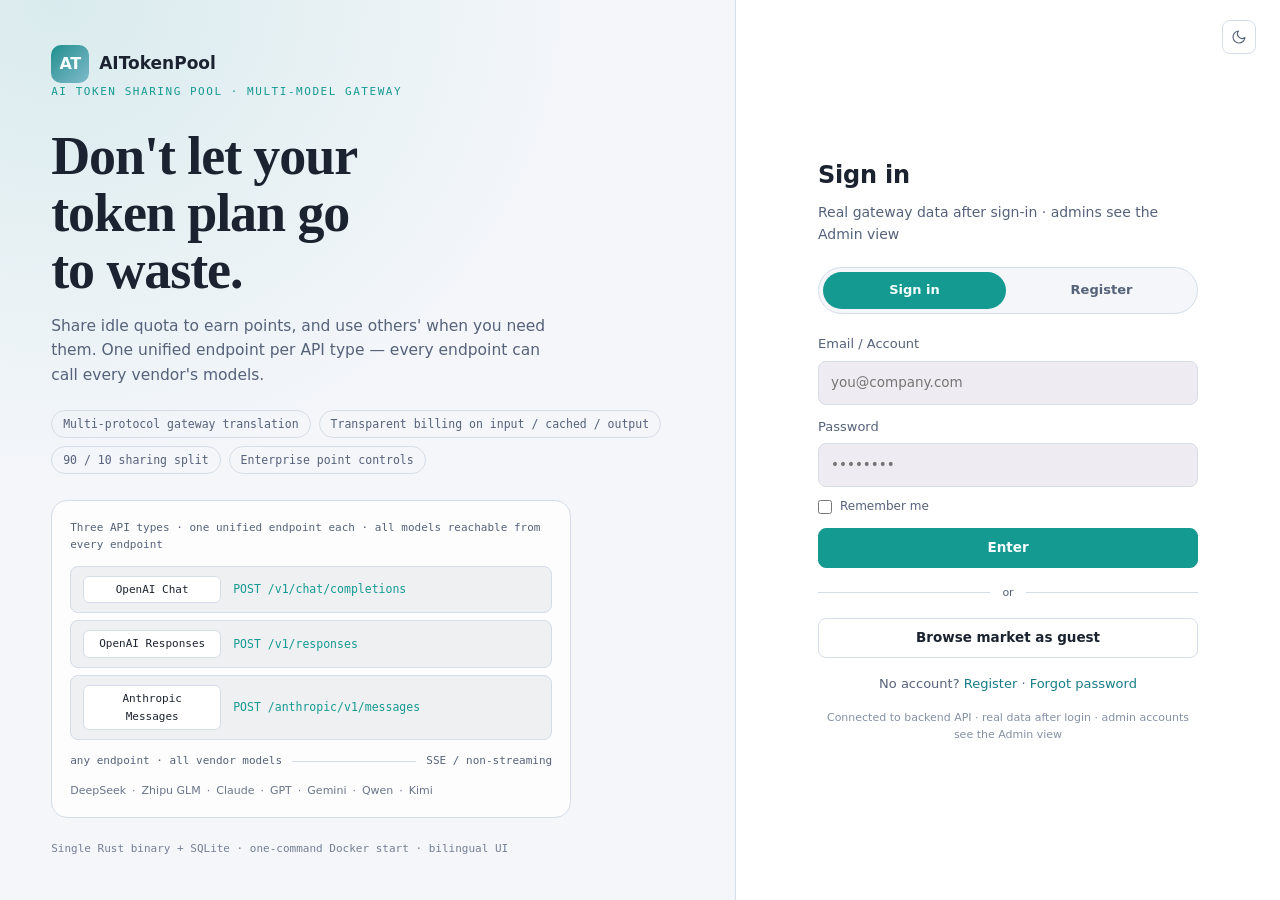
==== commit 28966603: "feat(catalog): make the four international vendors selectable when listing a key rant 2026-10-16T14:" ====
--- a/ui/index.html
+++ b/ui/index.html
@@ -863,8 +863,8 @@
 </div>
 
 <script src="js/api.js?v=20261012-1"></script>
-<script src="js/data.js?v=20260914-11"></script>
-<script src="js/i18n.js?v=20261015-1"></script>
-<script src="js/app.js?v=20261015-2"></script>
+<script src="js/data.js?v=20261017-1"></script>
+<script src="js/i18n.js?v=20261015-2"></script>
+<script src="js/app.js?v=20261015-3"></script>
 </body>
 </html>
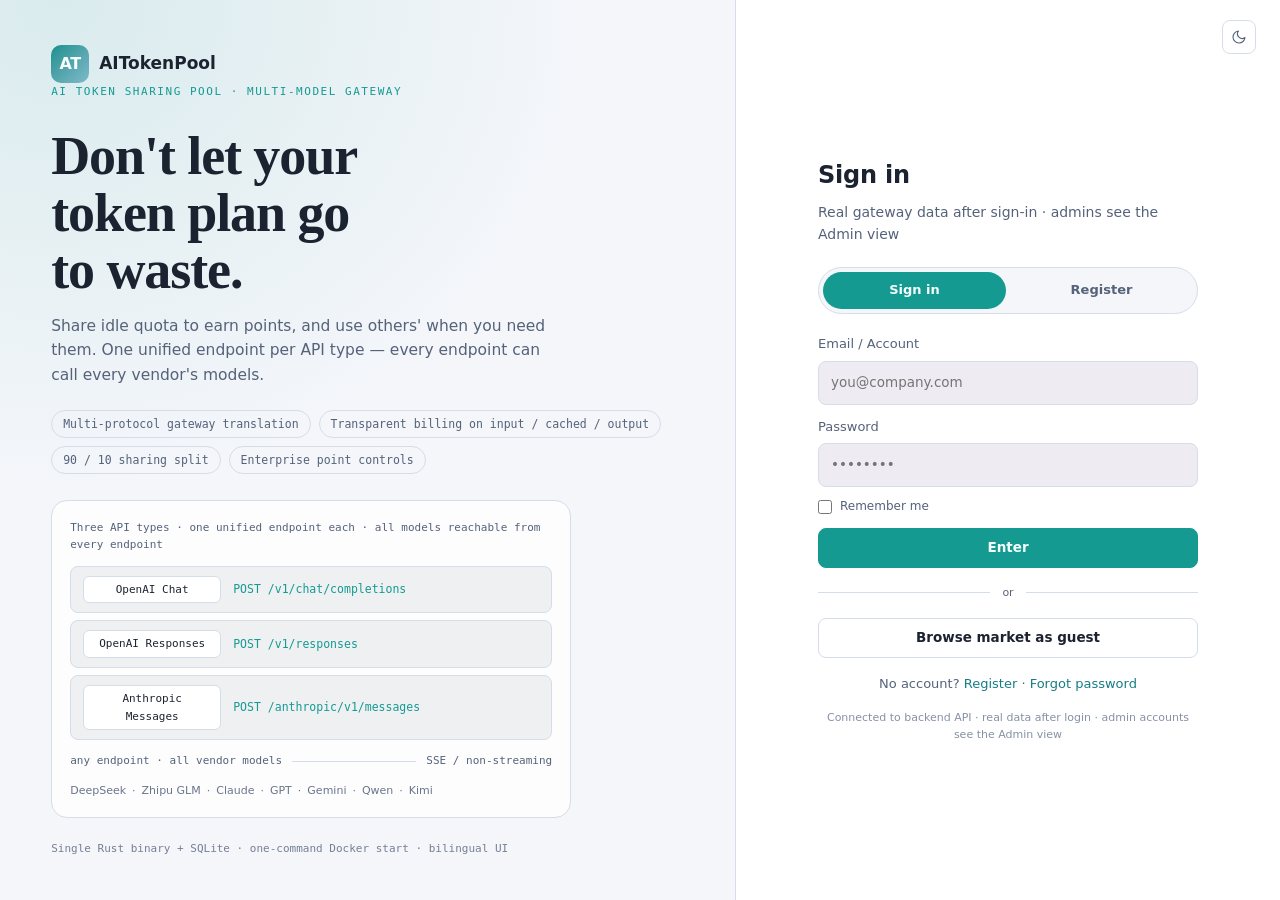
==== commit ee4fc3b1: "feat(catalog): add the current-generation models to the catalogue" ====
--- a/ui/index.html
+++ b/ui/index.html
@@ -863,7 +863,7 @@
 </div>
 
 <script src="js/api.js?v=20261012-1"></script>
-<script src="js/data.js?v=20261017-1"></script>
+<script src="js/data.js?v=20261017-2"></script>
 <script src="js/i18n.js?v=20261015-2"></script>
 <script src="js/app.js?v=20261015-3"></script>
 </body>
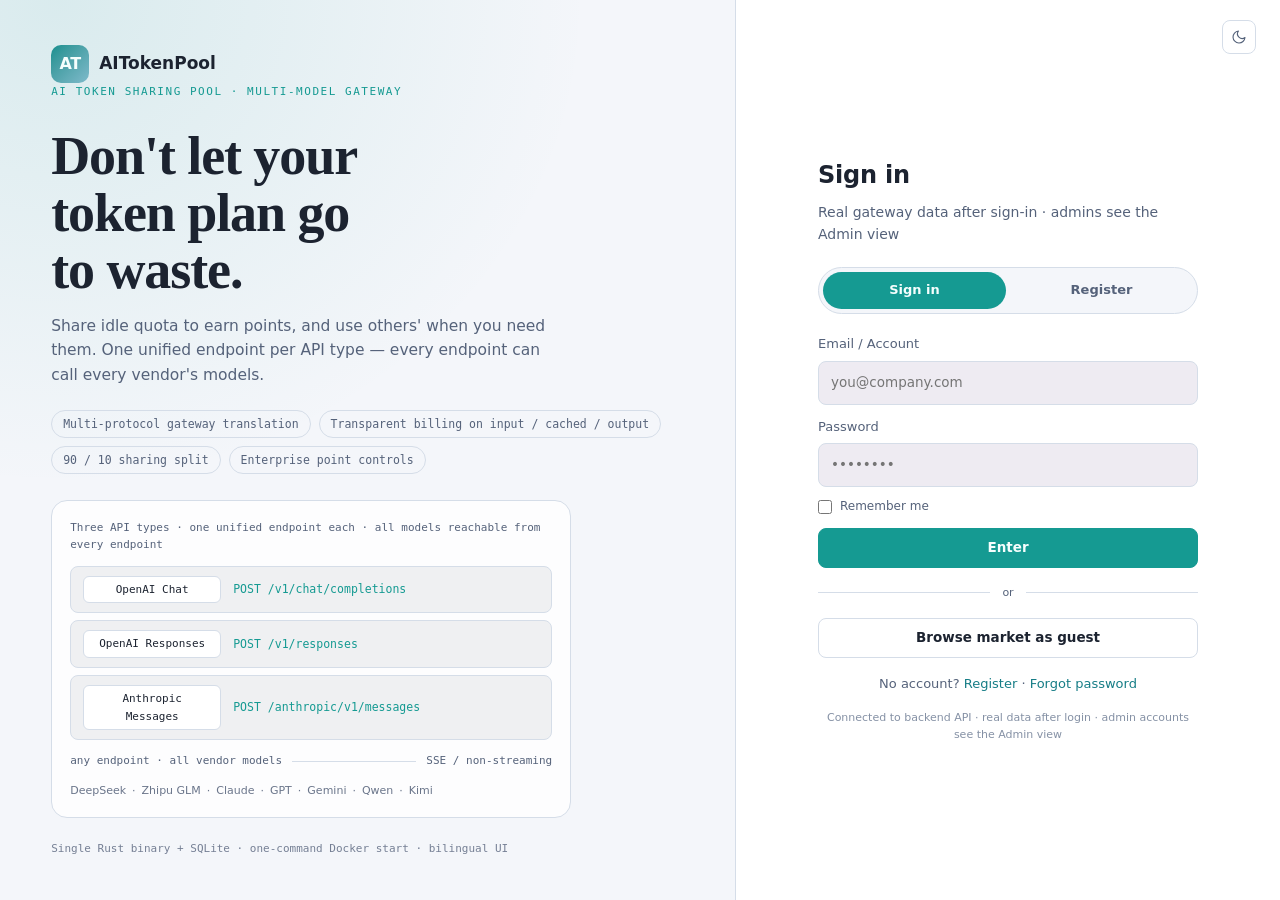
==== commit 2e7068ea: "fix(models): say model edits do not survive a restart, and log every override" ====
--- a/ui/index.html
+++ b/ui/index.html
@@ -697,7 +697,7 @@
         </div>
         <div class="card">
           <h3 data-i18n="admin.models.list">模型列表</h3>
-          <p class="card-sub" data-i18n="admin.models.sub">厂商 / 模型 / 价格 / 上下文 / 读图——增删改查即时生效；删除模型后，仍指向它的 key 无法计价，调用会在发往上游前被拒。</p>
+          <p class="card-sub" data-i18n="admin.models.sub">厂商 / 模型 / 价格 / 上下文 / 读图——改动立即生效，但只在本次运行内有效：config.toml 的 [[models]] 是权威来源，这里改的价格与这里新增的模型会在下次启动时被 config 覆盖，新增的模型行会被删除。删除模型后，仍指向它的 key 无法计价，调用会在发往上游前被拒。</p>
           <div class="table-wrap compact">
             <table class="table">
               <thead><tr><th data-i18n="admin.models.col.provider">厂商</th><th data-i18n="admin.models.col.model">模型</th><th class="num" data-i18n="admin.models.col.in">输入价</th><th class="num" data-i18n="admin.models.col.out">输出价</th><th class="num" data-i18n="admin.models.col.ctx">上下文</th><th class="num" data-i18n="admin.models.col.outmax">最大输出</th><th data-i18n="admin.models.col.vision">读图</th><th></th></tr></thead>
@@ -864,7 +864,7 @@
 
 <script src="js/api.js?v=20261012-1"></script>
 <script src="js/data.js?v=20261017-2"></script>
-<script src="js/i18n.js?v=20261015-2"></script>
+<script src="js/i18n.js?v=20261026-1"></script>
 <script src="js/app.js?v=20261015-3"></script>
 </body>
 </html>
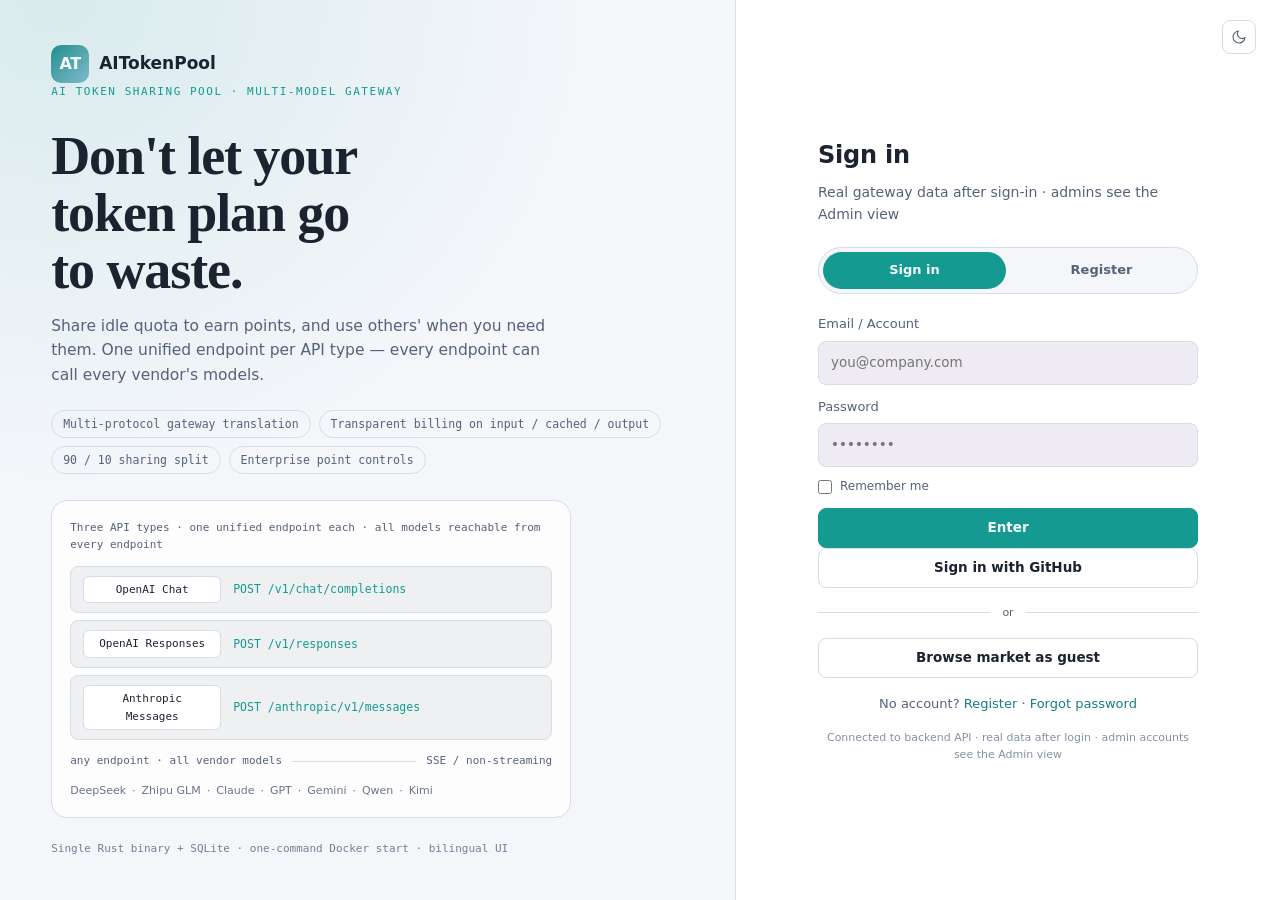
==== commit 7d28847c: "feat(auth): let the login page sign in with GitHub The login page had no GitHub entry, so the web ro" ====
--- a/ui/index.html
+++ b/ui/index.html
@@ -74,6 +74,9 @@
     </form>
     <!-- 仅登录 tab 显示的附加项（分隔线 / 游客入口 / 底部提示）：切到注册等表单时整体隐藏，避免串在注册字段上方 -->
     <div id="auth-login-extras">
+      <!-- 「使用 GitHub 登录」（rant 2026-11-09T14:43:55 验收 5）：普通授权码流程，
+           与设备码流程共用同一个身份落库；未配置 client_id 时服务端答 503「未启用」 -->
+      <button type="button" class="btn btn-ghost btn-block" id="github-login-btn" data-i18n="login.github">使用 GitHub 登录</button>
       <div class="divider"><span data-i18n="login.or">或</span></div>
       <button type="button" class="btn btn-ghost btn-block" id="guest-browse-btn" data-i18n="login.guest">先逛逛市场</button>
       <p class="login-foot" data-i18n="login.foot">还没有账号？<a href="#" id="reg-link">注册</a> · <a href="#" id="forgot-link">找回密码</a></p>
@@ -864,7 +867,7 @@
 
 <script src="js/api.js?v=20261012-1"></script>
 <script src="js/data.js?v=20261017-2"></script>
-<script src="js/i18n.js?v=20261026-1"></script>
-<script src="js/app.js?v=20261015-3"></script>
+<script src="js/i18n.js?v=20261109-1"></script>
+<script src="js/app.js?v=20261109-1"></script>
 </body>
 </html>
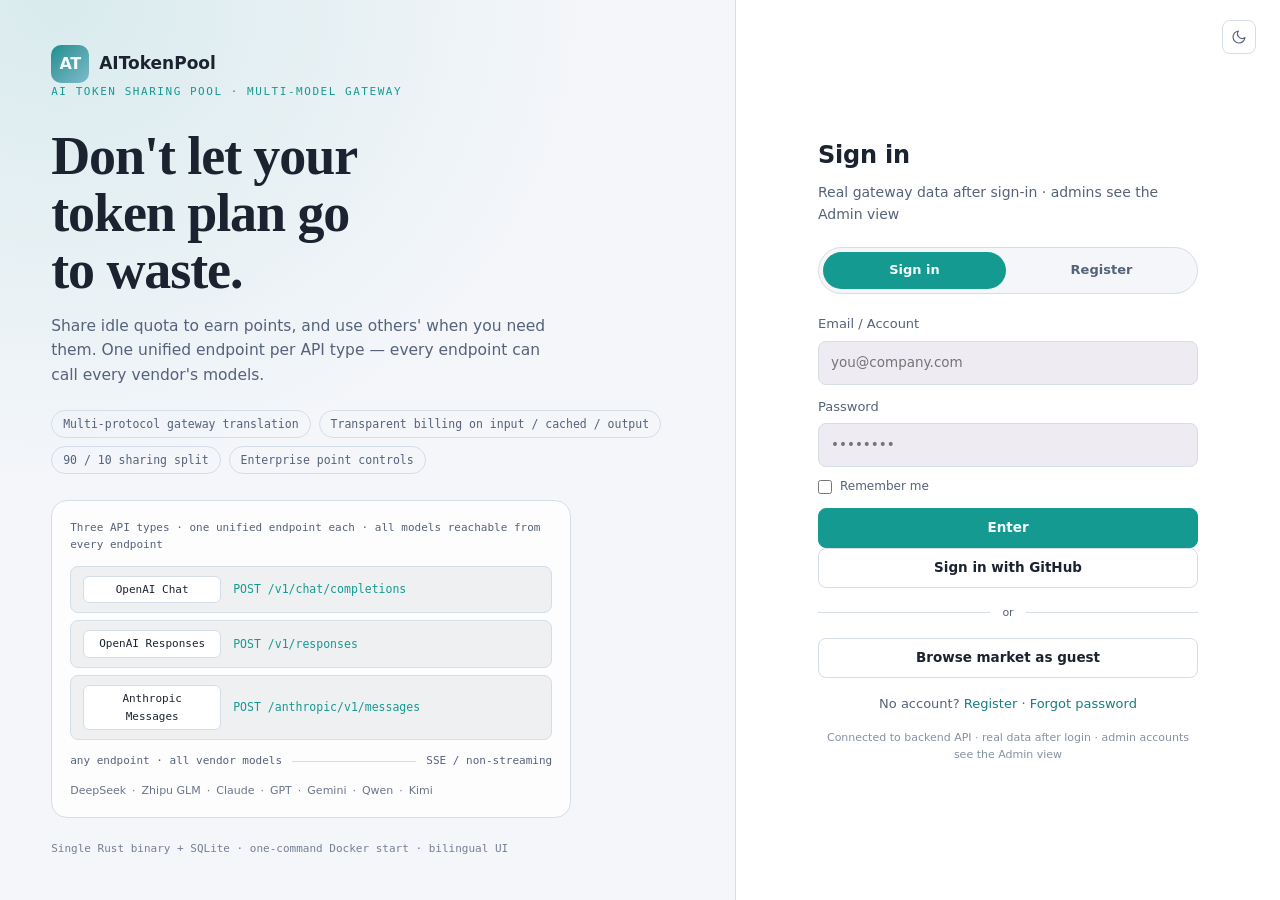
==== commit 0f000828: "feat(api-keys): pause and resume a key instead of only revoking it A key used to be `active` or `rev" ====
--- a/ui/index.html
+++ b/ui/index.html
@@ -867,7 +867,7 @@
 
 <script src="js/api.js?v=20261012-1"></script>
 <script src="js/data.js?v=20261017-2"></script>
-<script src="js/i18n.js?v=20261109-1"></script>
-<script src="js/app.js?v=20261109-1"></script>
+<script src="js/i18n.js?v=20261112-1"></script>
+<script src="js/app.js?v=20261112-1"></script>
 </body>
 </html>
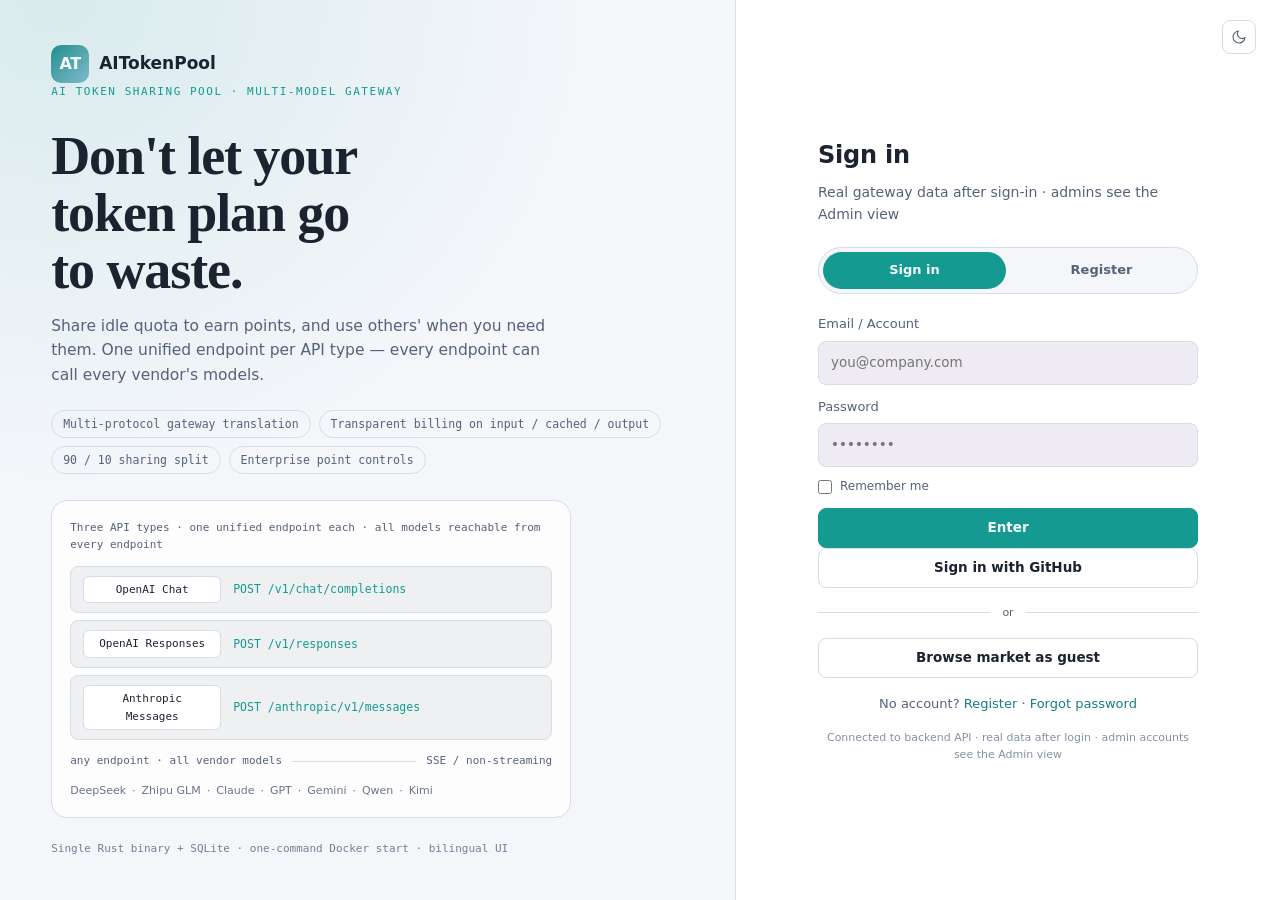
==== commit 916c9a16: "feat(transactions): break the summary down by API key The transactions page has one number per metri" ====
--- a/ui/index.html
+++ b/ui/index.html
@@ -454,6 +454,15 @@
       <div class="card">
         <div class="stat-grid" id="tx-summary"></div>
       </div>
+      <!-- 按 API Key 用量对比（rant 2026-11-12T14:13:23 验收项 ②）：与上方汇总卡是**同一套筛选**，
+           只是把粒度换成 api-key —— 汇总卡答「一共多少」，本卡答「哪把 key 花了多少」。
+           没有 api-key 的交易（供应商侧 earn / topup / expire / withdraw）显式成组、排在末行：
+           静默丢掉它们，各组之和就与上方的汇总卡对不上。 -->
+      <div class="card mt16">
+        <h3 data-i18n="tx.bykey.title">按 API Key 用量</h3>
+        <p class="card-sub" data-i18n="tx.bykey.sub">单位：点数 · 与上方汇总卡同一筛选，按 api-key 分组</p>
+        <div class="table-wrap compact" id="tx-by-key"></div>
+      </div>
       <!-- 每日消费 / 收益 / 总点数（.trend：折线或双色柱状，x 轴左→右时间递增） -->
       <div class="card mt16">
         <h3 id="tx-trend-title" data-i18n="tx.trend.card">每日消费 / 收益</h3>
@@ -867,7 +876,7 @@
 
 <script src="js/api.js?v=20261012-1"></script>
 <script src="js/data.js?v=20261017-2"></script>
-<script src="js/i18n.js?v=20261112-1"></script>
-<script src="js/app.js?v=20261112-1"></script>
+<script src="js/i18n.js?v=20261112-2"></script>
+<script src="js/app.js?v=20261112-2"></script>
 </body>
 </html>
